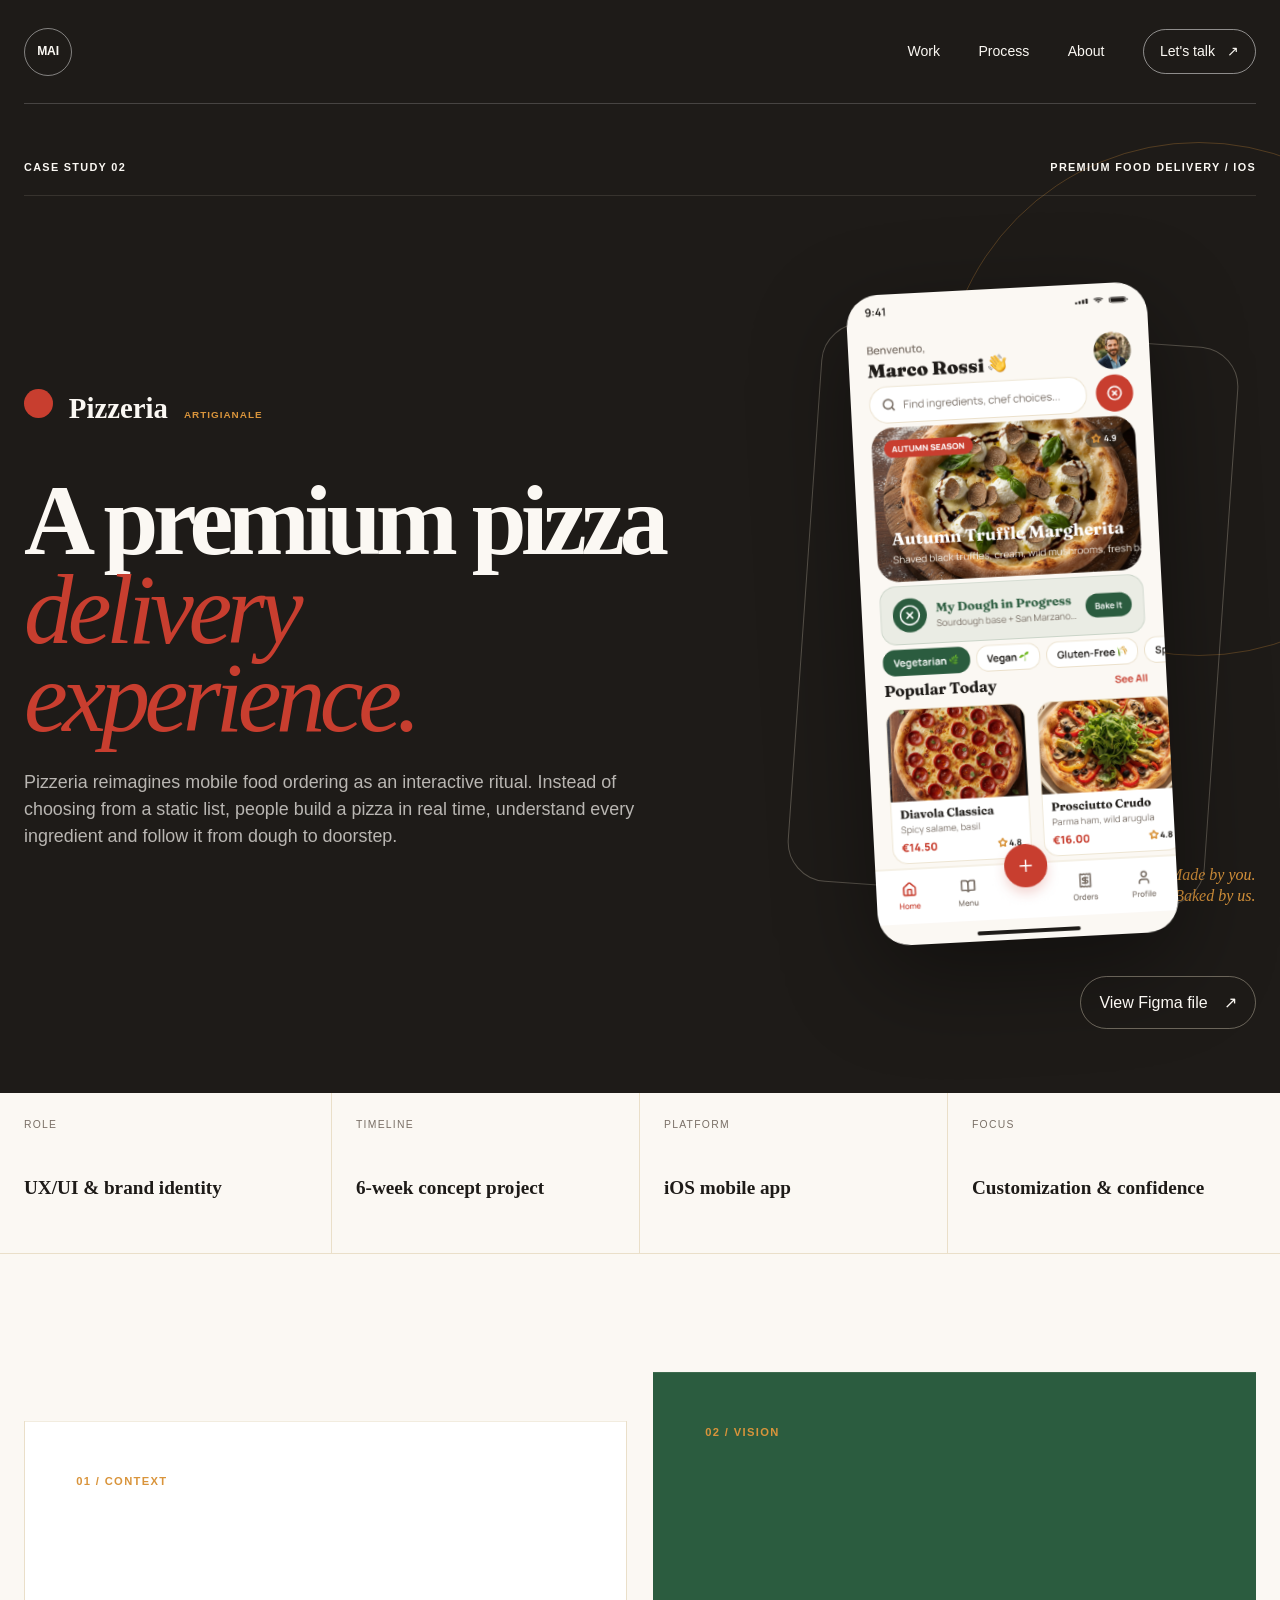
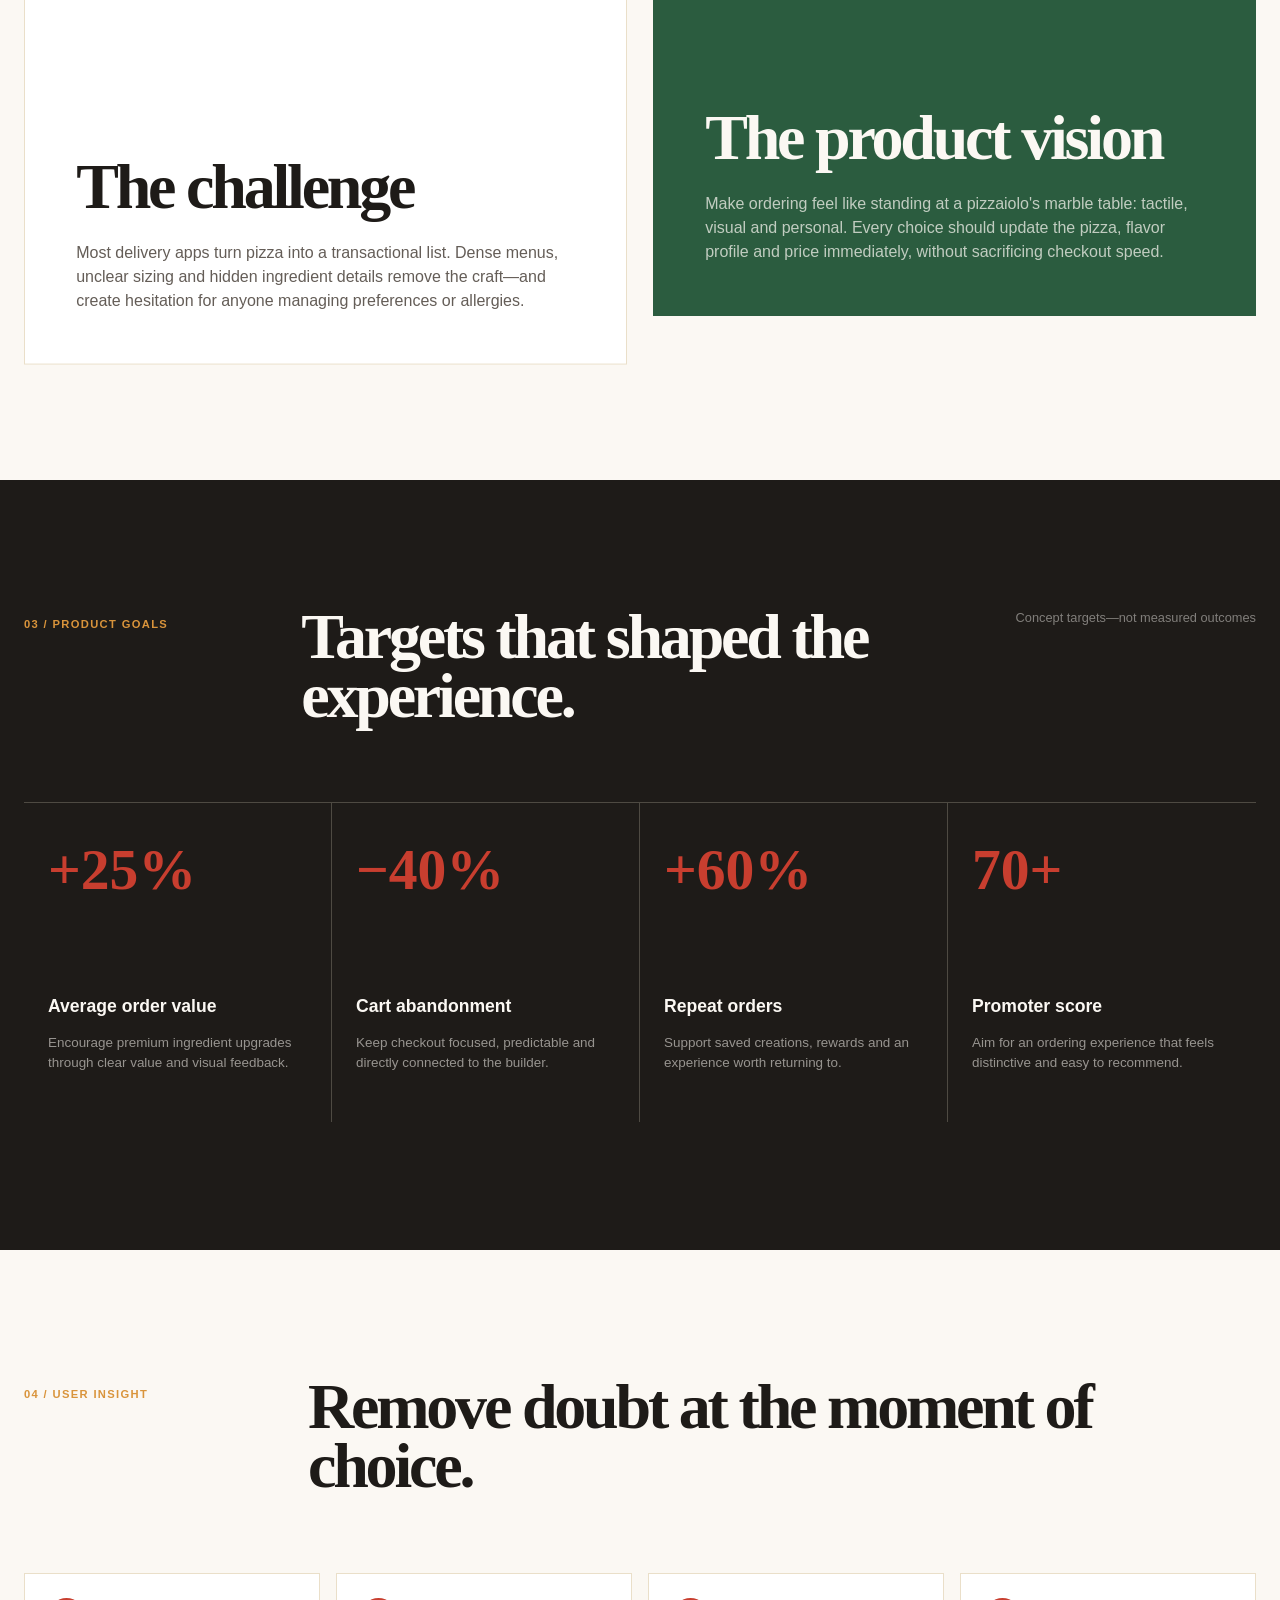
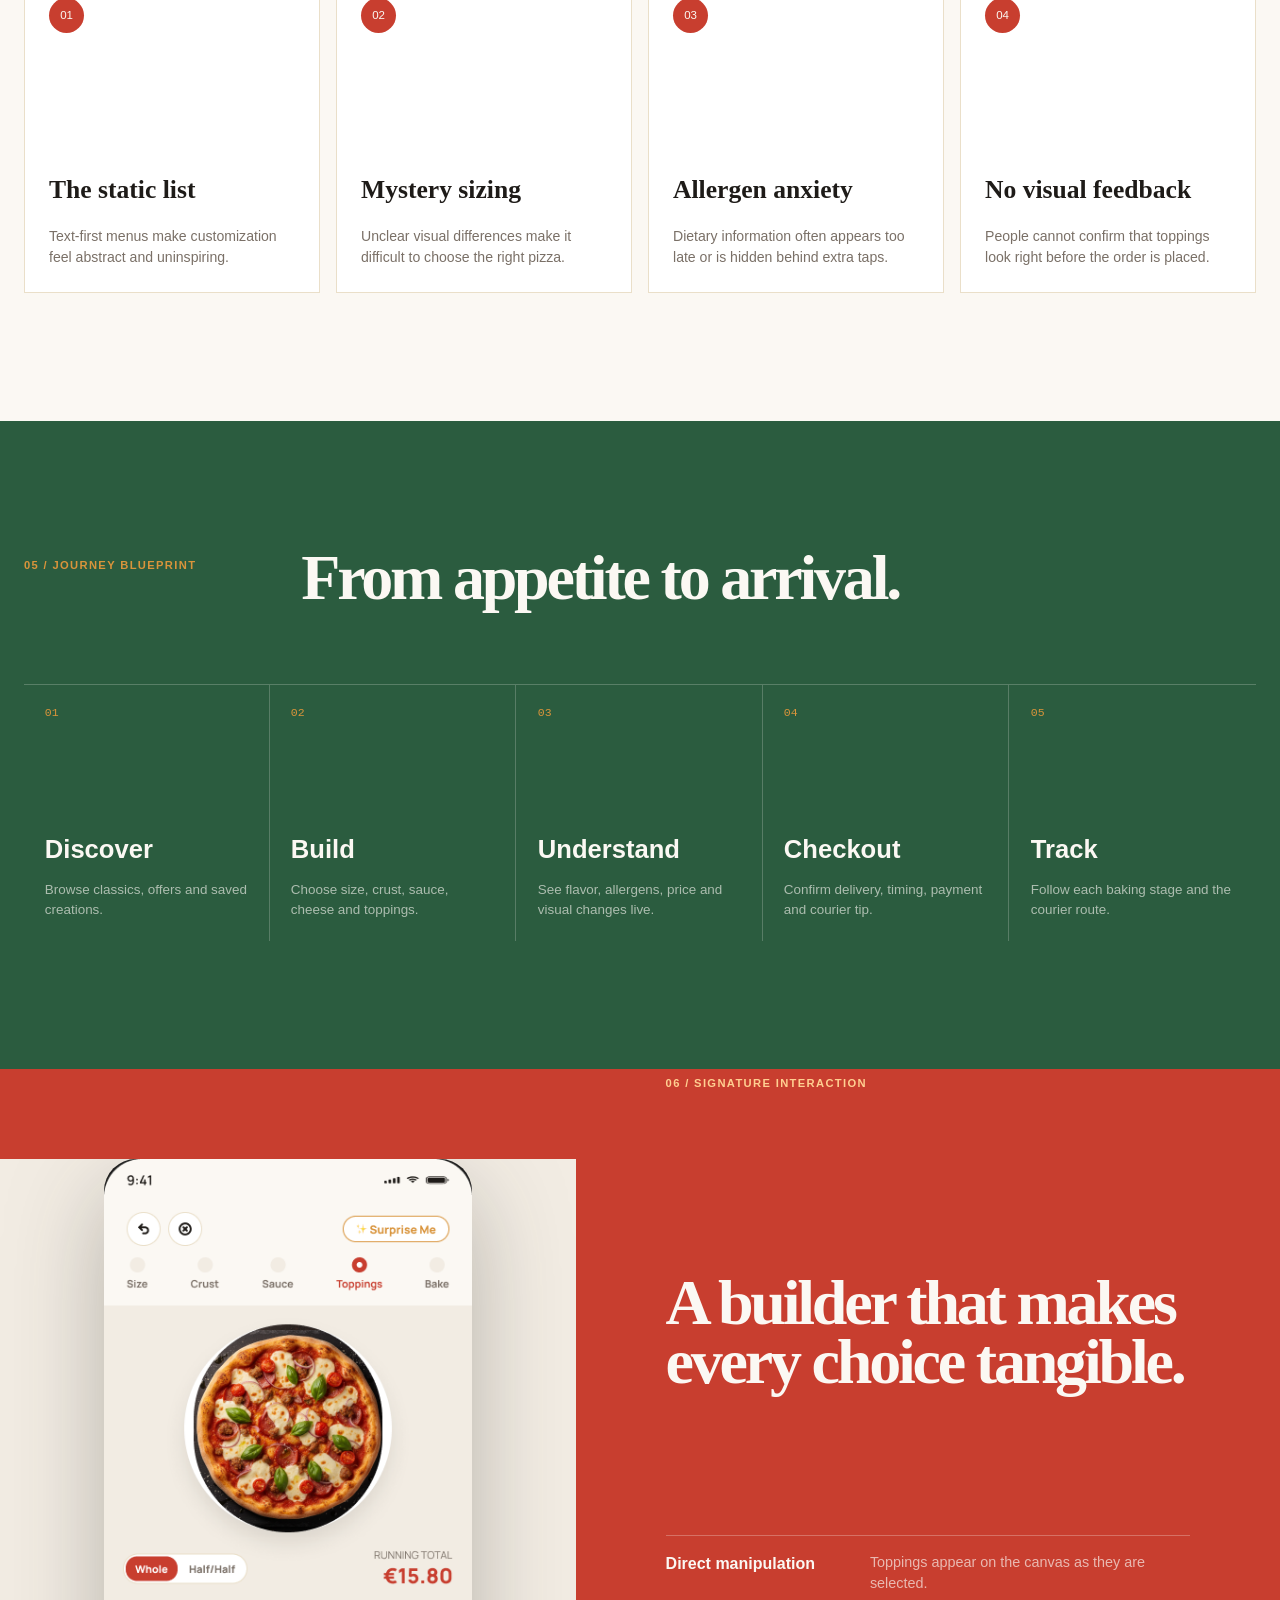
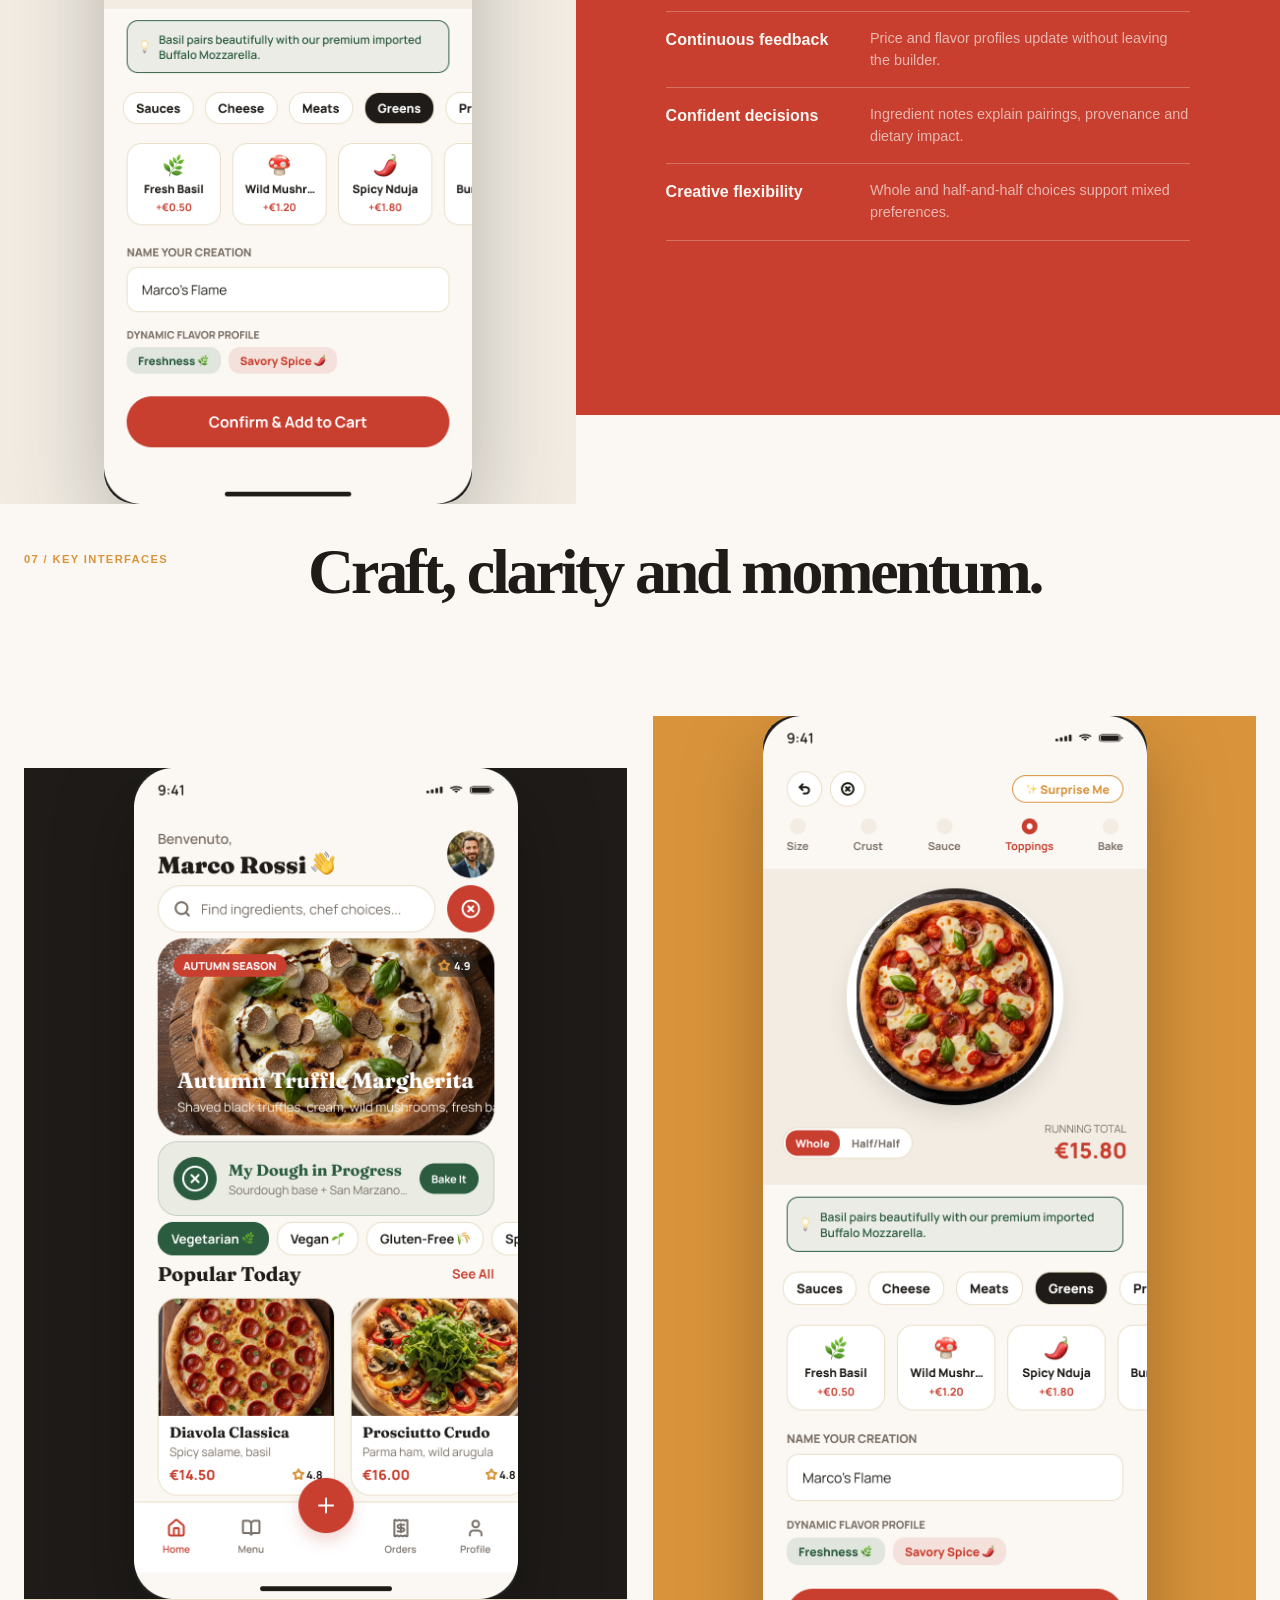
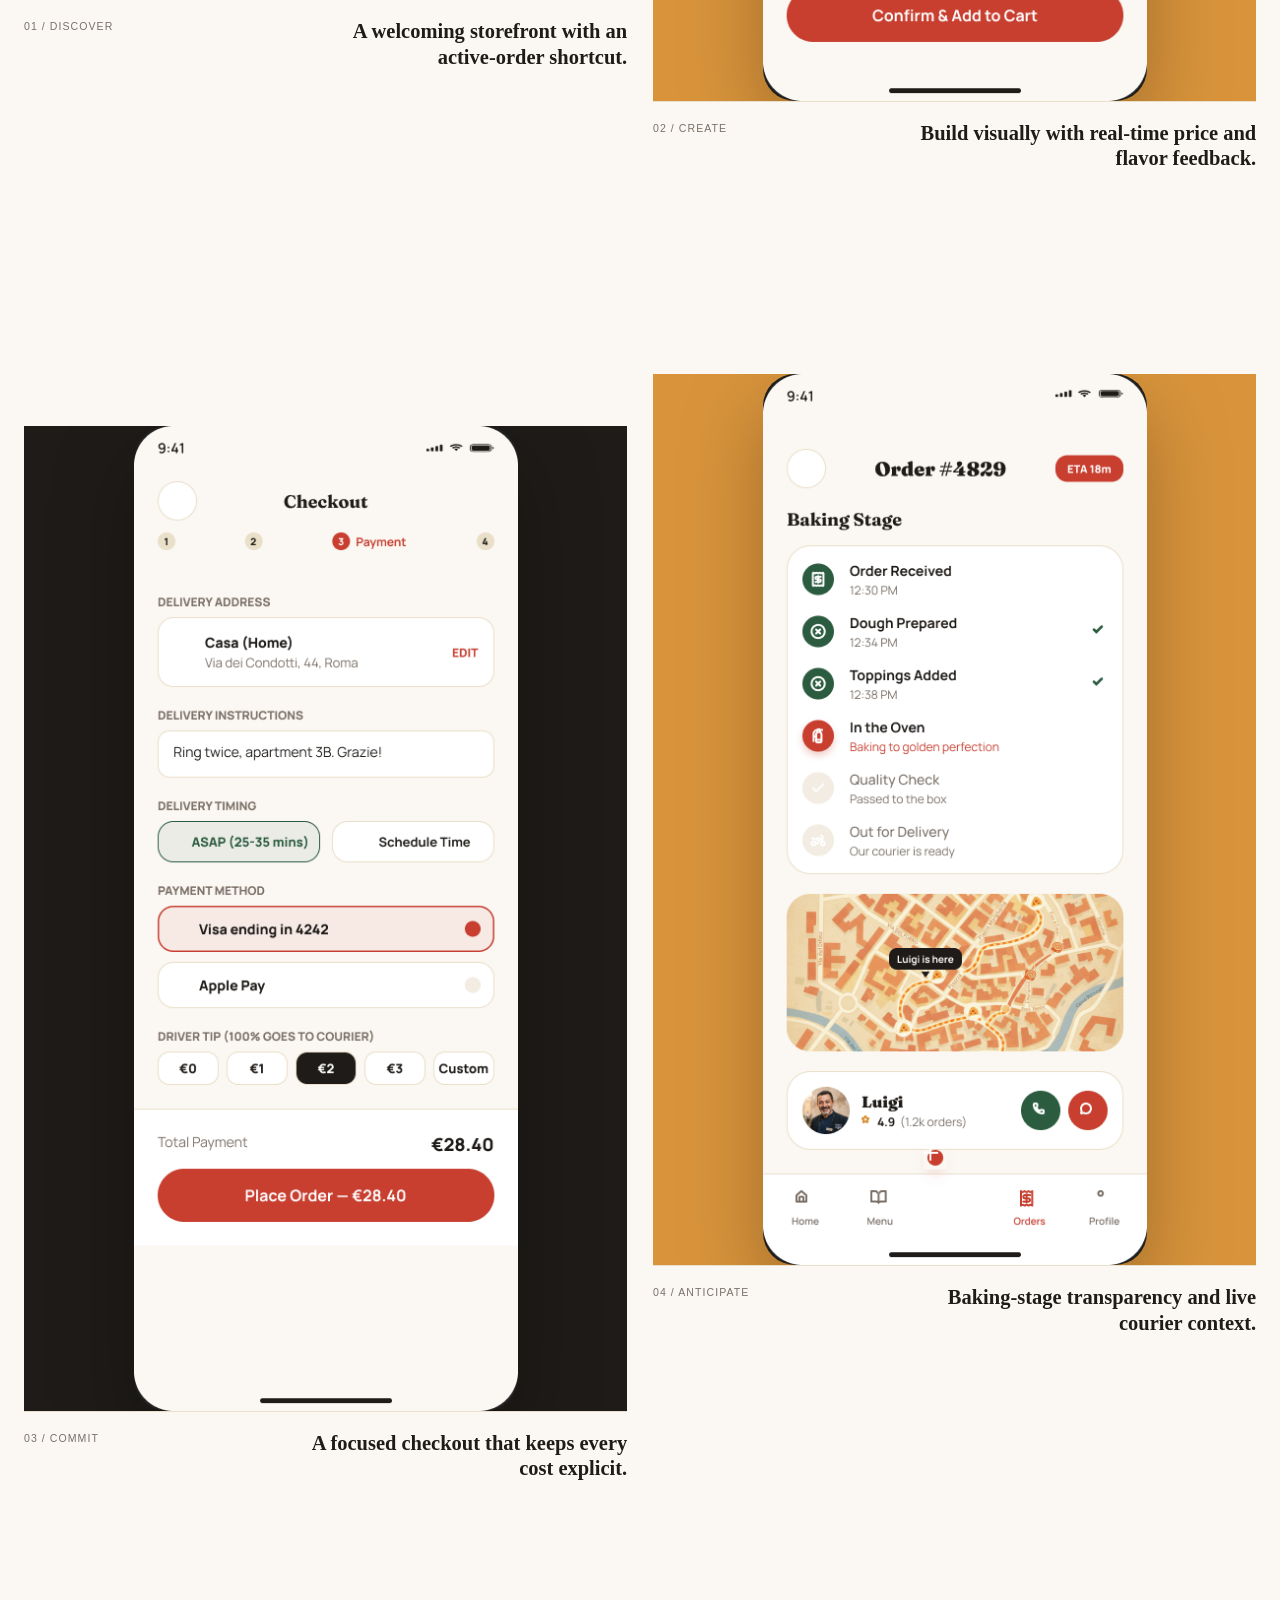
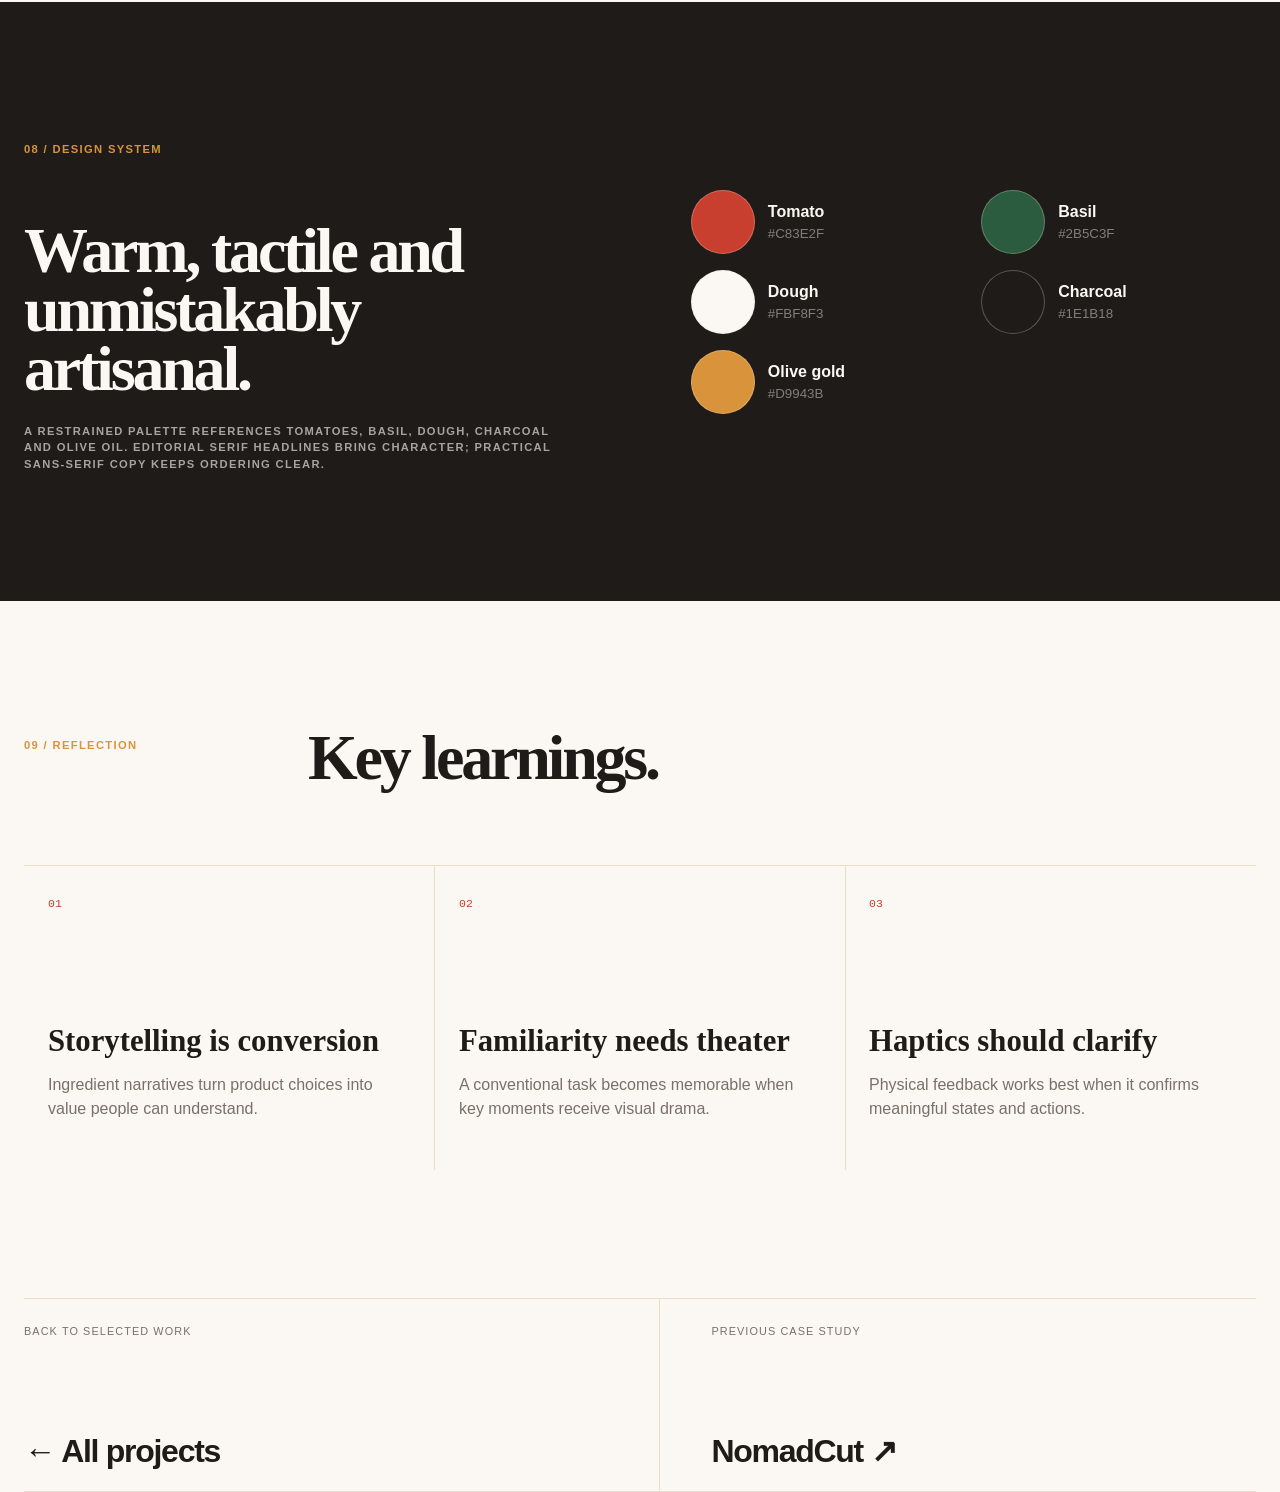
==== pizzeria.html @ 8f87a644 "Add NomadCut and Pizzeria case studies" ====
<!doctype html>
<html lang="en">
  <head>
    <meta charset="UTF-8" />
    <meta name="viewport" content="width=device-width, initial-scale=1.0" />
    <meta
      name="description"
      content="Pizzeria case study by Muhammad Asad Iqbal—a premium mobile pizza-ordering experience built around customization, dietary clarity and live delivery feedback."
    />
    <meta name="theme-color" content="#1e1b18" />
    <title>Pizzeria Case Study — Muhammad Asad Iqbal</title>
    <link rel="stylesheet" href="styles.css?v=20260918-4" />
    <link rel="icon" type="image/svg+xml" href="favicon.svg" />
  </head>
  <body class="case-study-page pizzeria-page">
    <a class="skip-link" href="#main">Skip to content</a>
    <div class="scroll-progress" aria-hidden="true"></div>

    <header class="site-header" aria-label="Primary navigation">
      <a class="monogram" href="index.html#top" aria-label="Muhammad Asad Iqbal, home">MAI</a>
      <nav>
        <a href="index.html#work">Work</a>
        <a href="index.html#process">Process</a>
        <a href="index.html#about">About</a>
        <a class="nav-cta" href="index.html#contact">Let's talk <span aria-hidden="true">↗</span></a>
      </nav>
    </header>

    <main id="main">
      <section class="pizzeria-case" aria-labelledby="pizzeria-title">
        <header class="pizzeria-hero">
          <div class="pizzeria-kicker reveal" data-parallax-speed="0.025">
            <span>Case study 02</span>
            <span>Premium food delivery / iOS</span>
          </div>
          <div class="pizzeria-hero-grid">
            <div class="pizzeria-hero-copy">
              <p class="pizzeria-brand reveal">Pizzeria <small>Artigianale</small></p>
              <h1 id="pizzeria-title" class="reveal" data-parallax-speed="0.04">
                A premium pizza<br /><em>delivery experience.</em>
              </h1>
              <p class="pizzeria-lede reveal">
                Pizzeria reimagines mobile food ordering as an interactive ritual.
                Instead of choosing from a static list, people build a pizza in real time,
                understand every ingredient and follow it from dough to doorstep.
              </p>
            </div>
            <div class="pizzeria-hero-art reveal" data-parallax-speed="-0.035" aria-hidden="true">
              <img src="assets/pizzeria/pizzeria-home.png" alt="" width="390" height="844" />
              <span>Made by you.<br />Baked by us.</span>
            </div>
          </div>
          <div class="pizzeria-actions reveal">
            <a
              href="https://www.figma.com/design/zdMb8cBjDcSh7DUJrvyVDr/Untitled?node-id=0-1"
              target="_blank"
              rel="noreferrer"
            >View Figma file <span aria-hidden="true">↗</span></a>
          </div>
        </header>

        <div class="pizzeria-facts reveal" aria-label="Project overview">
          <div><span>Role</span><strong>UX/UI & brand identity</strong></div>
          <div><span>Timeline</span><strong>6-week concept project</strong></div>
          <div><span>Platform</span><strong>iOS mobile app</strong></div>
          <div><span>Focus</span><strong>Customization & confidence</strong></div>
        </div>

        <div class="pizzeria-context">
          <article class="pizzeria-context-card reveal" data-parallax-speed="0.02">
            <span>01 / Context</span>
            <h2>The challenge</h2>
            <p>
              Most delivery apps turn pizza into a transactional list. Dense menus,
              unclear sizing and hidden ingredient details remove the craft—and create
              hesitation for anyone managing preferences or allergies.
            </p>
          </article>
          <article class="pizzeria-context-card pizzeria-context-card--dark reveal" data-parallax-speed="-0.02">
            <span>02 / Vision</span>
            <h2>The product vision</h2>
            <p>
              Make ordering feel like standing at a pizzaiolo's marble table: tactile,
              visual and personal. Every choice should update the pizza, flavor profile
              and price immediately, without sacrificing checkout speed.
            </p>
          </article>
        </div>

        <section class="pizzeria-goals" aria-labelledby="goals-title">
          <header class="pizzeria-section-heading reveal">
            <p>03 / Product goals</p>
            <h2 id="goals-title">Targets that shaped the experience.</h2>
            <span>Concept targets—not measured outcomes</span>
          </header>
          <div class="pizzeria-goal-grid">
            <article class="reveal"><strong>+25%</strong><h3>Average order value</h3><p>Encourage premium ingredient upgrades through clear value and visual feedback.</p></article>
            <article class="reveal"><strong>−40%</strong><h3>Cart abandonment</h3><p>Keep checkout focused, predictable and directly connected to the builder.</p></article>
            <article class="reveal"><strong>+60%</strong><h3>Repeat orders</h3><p>Support saved creations, rewards and an experience worth returning to.</p></article>
            <article class="reveal"><strong>70+</strong><h3>Promoter score</h3><p>Aim for an ordering experience that feels distinctive and easy to recommend.</p></article>
          </div>
        </section>

        <section class="pizzeria-insights" aria-labelledby="insights-title">
          <header class="pizzeria-section-heading reveal">
            <p>04 / User insight</p>
            <h2 id="insights-title">Remove doubt at the moment of choice.</h2>
          </header>
          <div class="pizzeria-insight-grid">
            <article class="reveal"><span>01</span><h3>The static list</h3><p>Text-first menus make customization feel abstract and uninspiring.</p></article>
            <article class="reveal"><span>02</span><h3>Mystery sizing</h3><p>Unclear visual differences make it difficult to choose the right pizza.</p></article>
            <article class="reveal"><span>03</span><h3>Allergen anxiety</h3><p>Dietary information often appears too late or is hidden behind extra taps.</p></article>
            <article class="reveal"><span>04</span><h3>No visual feedback</h3><p>People cannot confirm that toppings look right before the order is placed.</p></article>
          </div>
        </section>

        <section class="pizzeria-journey" aria-labelledby="journey-title">
          <header class="pizzeria-section-heading reveal">
            <p>05 / Journey blueprint</p>
            <h2 id="journey-title">From appetite to arrival.</h2>
          </header>
          <ol>
            <li class="reveal"><span>01</span><strong>Discover</strong><p>Browse classics, offers and saved creations.</p></li>
            <li class="reveal"><span>02</span><strong>Build</strong><p>Choose size, crust, sauce, cheese and toppings.</p></li>
            <li class="reveal"><span>03</span><strong>Understand</strong><p>See flavor, allergens, price and visual changes live.</p></li>
            <li class="reveal"><span>04</span><strong>Checkout</strong><p>Confirm delivery, timing, payment and courier tip.</p></li>
            <li class="reveal"><span>05</span><strong>Track</strong><p>Follow each baking stage and the courier route.</p></li>
          </ol>
        </section>

        <section class="pizzeria-builder-spotlight" aria-labelledby="builder-title">
          <div class="pizzeria-builder-visual reveal" data-parallax-speed="0.03">
            <img src="assets/pizzeria/pizzeria-builder.png" alt="Interactive Pizzeria builder showing a customized pizza, ingredient categories, flavor profile and running price" width="390" height="1000" />
          </div>
          <div class="pizzeria-builder-copy reveal" data-parallax-speed="-0.02">
            <p>06 / Signature interaction</p>
            <h2 id="builder-title">A builder that makes every choice tangible.</h2>
            <div>
              <article><strong>Direct manipulation</strong><span>Toppings appear on the canvas as they are selected.</span></article>
              <article><strong>Continuous feedback</strong><span>Price and flavor profiles update without leaving the builder.</span></article>
              <article><strong>Confident decisions</strong><span>Ingredient notes explain pairings, provenance and dietary impact.</span></article>
              <article><strong>Creative flexibility</strong><span>Whole and half-and-half choices support mixed preferences.</span></article>
            </div>
          </div>
        </section>

        <section class="pizzeria-gallery" aria-labelledby="interfaces-title">
          <header class="pizzeria-section-heading reveal">
            <p>07 / Key interfaces</p>
            <h2 id="interfaces-title">Craft, clarity and momentum.</h2>
          </header>
          <div class="pizzeria-screen-grid">
            <figure class="reveal" data-parallax-speed="0.025">
              <div><img src="assets/pizzeria/pizzeria-home.png" alt="Pizzeria home screen featuring current order progress and classic pizza choices" width="390" height="844" /></div>
              <figcaption><span>01 / Discover</span><strong>A welcoming storefront with an active-order shortcut.</strong></figcaption>
            </figure>
            <figure class="reveal" data-parallax-speed="-0.025">
              <div><img src="assets/pizzeria/pizzeria-builder.png" alt="Pizzeria visual pizza builder with toppings and price feedback" width="390" height="1000" /></div>
              <figcaption><span>02 / Create</span><strong>Build visually with real-time price and flavor feedback.</strong></figcaption>
            </figure>
            <figure class="reveal" data-parallax-speed="0.025">
              <div><img src="assets/pizzeria/pizzeria-checkout.png" alt="Pizzeria checkout with delivery timing, payment and courier tip options" width="390" height="1000" /></div>
              <figcaption><span>03 / Commit</span><strong>A focused checkout that keeps every cost explicit.</strong></figcaption>
            </figure>
            <figure class="reveal" data-parallax-speed="-0.025">
              <div><img src="assets/pizzeria/pizzeria-tracking.png" alt="Pizzeria live order tracking with baking stages, map and courier contact" width="390" height="905" /></div>
              <figcaption><span>04 / Anticipate</span><strong>Baking-stage transparency and live courier context.</strong></figcaption>
            </figure>
          </div>
        </section>

        <section class="pizzeria-system" aria-labelledby="system-title">
          <div class="pizzeria-system-copy reveal">
            <p>08 / Design system</p>
            <h2 id="system-title">Warm, tactile and unmistakably artisanal.</h2>
            <p>
              A restrained palette references tomatoes, basil, dough, charcoal and olive oil.
              Editorial serif headlines bring character; practical sans-serif copy keeps ordering clear.
            </p>
          </div>
          <div class="pizzeria-swatches reveal" aria-label="Pizzeria color palette">
            <span style="--swatch:#c83e2f"><i></i><b>Tomato</b><small>#C83E2F</small></span>
            <span style="--swatch:#2b5c3f"><i></i><b>Basil</b><small>#2B5C3F</small></span>
            <span style="--swatch:#fbf8f3"><i></i><b>Dough</b><small>#FBF8F3</small></span>
            <span style="--swatch:#1e1b18"><i></i><b>Charcoal</b><small>#1E1B18</small></span>
            <span style="--swatch:#d9943b"><i></i><b>Olive gold</b><small>#D9943B</small></span>
          </div>
        </section>

        <section class="pizzeria-learnings" aria-labelledby="learnings-title">
          <header class="pizzeria-section-heading reveal">
            <p>09 / Reflection</p>
            <h2 id="learnings-title">Key learnings.</h2>
          </header>
          <div>
            <article class="reveal"><span>01</span><h3>Storytelling is conversion</h3><p>Ingredient narratives turn product choices into value people can understand.</p></article>
            <article class="reveal"><span>02</span><h3>Familiarity needs theater</h3><p>A conventional task becomes memorable when key moments receive visual drama.</p></article>
            <article class="reveal"><span>03</span><h3>Haptics should clarify</h3><p>Physical feedback works best when it confirms meaningful states and actions.</p></article>
          </div>
        </section>

        <nav class="case-study-navigation reveal" aria-label="Case study navigation">
          <a href="index.html#work"><span>Back to selected work</span><strong>← All projects</strong></a>
          <a href="nomadcut.html"><span>Previous case study</span><strong>NomadCut ↗</strong></a>
        </nav>
      </section>
    </main>

    <script src="script.js?v=20260918-4"></script>
  </body>
</html>
---- styles.css ----
:root {
  --ink: #0d0d0d;
  --paper: #f1f0eb;
  --acid: #dfff00;
  --blue: #3157ff;
  --muted: #858585;
  --line-dark: rgba(255, 255, 255, 0.18);
  --line-light: rgba(13, 13, 13, 0.18);
  --max-width: 1440px;
}

* { box-sizing: border-box; }
html { scroll-behavior: smooth; }

body {
  margin: 0;
  background: var(--ink);
  color: var(--paper);
  font-family: Inter, "Helvetica Neue", Arial, sans-serif;
  font-size: 1rem;
  line-height: 1.5;
  -webkit-font-smoothing: antialiased;
  overflow-x: hidden;
}

a { color: inherit; text-decoration: none; }

.skip-link {
  position: fixed;
  z-index: 99;
  top: 0.75rem;
  left: 0.75rem;
  padding: 0.75rem 1rem;
  color: var(--ink);
  background: var(--acid);
  transform: translateY(-160%);
  transition: transform 180ms ease;
}

.skip-link:focus { transform: translateY(0); }

.scroll-progress {
  position: fixed;
  z-index: 50;
  top: 0;
  left: 0;
  width: 3px;
  height: 100vh;
  background: var(--acid);
  transform: scaleY(var(--scroll-progress, 0));
  transform-origin: top;
  pointer-events: none;
}

.site-header {
  position: absolute;
  z-index: 10;
  top: 0;
  left: 50%;
  width: min(100% - 3rem, var(--max-width));
  height: 6.5rem;
  display: flex;
  align-items: center;
  justify-content: space-between;
  transform: translateX(-50%);
  border-bottom: 1px solid var(--line-dark);
}

.monogram {
  width: 3rem;
  height: 3rem;
  display: grid;
  place-items: center;
  border: 1px solid rgba(255,255,255,.45);
  border-radius: 50%;
  font-size: .76rem;
  font-weight: 800;
  letter-spacing: -.02em;
}

nav { display: flex; align-items: center; gap: clamp(1rem, 3vw, 2.5rem); }
nav a { font-size: .88rem; transition: opacity 160ms ease; }
nav a:hover { opacity: .62; }

.nav-cta {
  display: inline-flex;
  align-items: center;
  gap: .75rem;
  padding: .7rem 1rem;
  border: 1px solid rgba(255,255,255,.5);
  border-radius: 999px;
}

.hero {
  position: relative;
  min-height: 100svh;
  padding: 10rem max(1.5rem, calc((100vw - var(--max-width)) / 2)) 3rem;
  display: flex;
  flex-direction: column;
  justify-content: space-between;
  overflow: hidden;
}

.hero::before {
  content: "";
  position: absolute;
  top: 17%;
  right: -4vw;
  width: clamp(18rem, 36vw, 39rem);
  aspect-ratio: 1;
  border: 1px solid rgba(223,255,0,.38);
  border-radius: 50%;
  box-shadow: 0 0 8rem rgba(223,255,0,.06);
  animation: haloPulse 7s ease-in-out infinite;
}

.hero-kicker, .eyebrow {
  display: flex;
  align-items: center;
  gap: .65rem;
  margin: 0;
  text-transform: uppercase;
  letter-spacing: .17em;
  font-size: .72rem;
  font-weight: 700;
}

.status-dot { width: .48rem; height: .48rem; border-radius: 50%; background: var(--acid); }

.hero h1 {
  position: relative;
  z-index: 1;
  margin: clamp(3rem, 7vh, 6rem) 0;
  max-width: 1130px;
  font-size: clamp(3.6rem, 8.4vw, 8.2rem);
  line-height: .9;
  letter-spacing: -.075em;
  font-weight: 620;
}

.hero-portrait {
  --parallax-y: 0px;
  position: absolute;
  z-index: 0;
  top: clamp(8.5rem, 17vh, 11.5rem);
  right: max(1.5rem, calc((100vw - var(--max-width)) / 2));
  width: clamp(17rem, 30vw, 31rem);
  aspect-ratio: 1;
  margin: 0;
  transform: translate3d(0, var(--parallax-y), 0);
  will-change: transform;
}

.portrait-shell {
  position: absolute;
  inset: 7%;
  overflow: hidden;
  border: 1px solid rgba(255,255,255,.35);
  border-radius: 50%;
  background: #191919;
  box-shadow: 0 2rem 6rem rgba(0,0,0,.38);
  animation: portraitFloat 6.5s ease-in-out infinite;
}

.portrait-shell::after {
  content: "";
  position: absolute;
  inset: 0;
  border-radius: inherit;
  background: linear-gradient(145deg, transparent 48%, rgba(223,255,0,.17));
  pointer-events: none;
}

.portrait-shell img {
  width: 100%;
  height: 100%;
  display: block;
  object-fit: cover;
  object-position: 50% 29%;
  filter: saturate(.88) contrast(1.04);
  transform: scale(1.03);
}

.portrait-orbit {
  position: absolute;
  inset: 0;
  border: 1px solid rgba(223,255,0,.42);
  border-radius: 50%;
  animation: orbitSpin 18s linear infinite;
}

.portrait-orbit::after {
  content: "";
  position: absolute;
  top: 11%;
  left: 10%;
  width: .72rem;
  height: .72rem;
  border-radius: 50%;
  background: var(--acid);
  box-shadow: 0 0 1.2rem rgba(223,255,0,.7);
}

.portrait-orbit--inner {
  inset: 3.5%;
  border-color: rgba(255,255,255,.2);
  animation-direction: reverse;
  animation-duration: 13s;
}

.portrait-orbit--inner::after {
  top: auto;
  left: auto;
  right: 5%;
  bottom: 27%;
  width: .45rem;
  height: .45rem;
  background: var(--paper);
  box-shadow: none;
}

.highlight {
  position: relative;
  display: inline-block;
  color: var(--ink);
  font-style: italic;
  font-family: Georgia, serif;
  font-weight: 400;
  letter-spacing: -.06em;
  padding: 0 .13em .08em .08em;
  background: var(--acid);
  transform: rotate(-1.5deg);
}

.hero-footer { display: flex; align-items: flex-end; justify-content: space-between; gap: 2rem; }
.hero-footer > p { max-width: 32rem; margin: 0; color: #b5b5b5; font-size: clamp(1rem, 1.6vw, 1.3rem); }

.circle-link {
  flex: 0 0 auto;
  width: 7.25rem;
  height: 7.25rem;
  padding: 1.4rem;
  display: flex;
  flex-direction: column;
  justify-content: space-between;
  border: 1px solid rgba(255,255,255,.42);
  border-radius: 50%;
  font-size: .82rem;
  transition: color 180ms ease, background 180ms ease, transform 180ms ease;
}

.circle-link span:last-child { align-self: flex-end; font-size: 1.3rem; }
.circle-link:hover { color: var(--ink); background: var(--acid); transform: rotate(4deg); }
.hero-index { position: absolute; right: 2rem; bottom: 1rem; color: #555; font-size: .7rem; }

@keyframes orbitSpin { to { transform: rotate(360deg); } }
@keyframes portraitFloat {
  0%, 100% { transform: translate3d(0, 0, 0) rotate(-.6deg); }
  50% { transform: translate3d(0, -10px, 0) rotate(.6deg); }
}
@keyframes haloPulse {
  0%, 100% { opacity: .65; transform: scale(.96); }
  50% { opacity: 1; transform: scale(1.035); }
}

.work-section {
  padding: clamp(6rem, 11vw, 10rem) max(1.5rem, calc((100vw - var(--max-width)) / 2));
  color: var(--ink);
  background: var(--paper);
}

.section-heading { display: flex; justify-content: space-between; align-items: flex-start; gap: 2rem; margin-bottom: clamp(3.5rem, 7vw, 7rem); }
.section-heading h2, .about-grid h2, .contact-section h2 {
  margin: 0;
  font-size: clamp(3.2rem, 7vw, 7rem);
  line-height: .92;
  letter-spacing: -.065em;
  font-weight: 600;
}

.project-grid { display: grid; grid-template-columns: 1.45fr 1fr; align-items: start; gap: clamp(1rem, 2.3vw, 2.5rem); }
.project-card { border-top: 1px solid var(--line-light); padding-top: 1rem; }
.project-card--secondary { margin-top: 8rem; }
.project-meta, .project-copy { display: flex; justify-content: space-between; gap: 1rem; }
.project-meta { margin-bottom: 1rem; text-transform: uppercase; letter-spacing: .09em; font-size: .67rem; font-weight: 700; }
.project-visual, .phone-stage { height: clamp(25rem, 47vw, 42rem); display: grid; place-items: center; overflow: hidden; }
.project-visual { padding: 8%; background: var(--blue); }

.window { width: 100%; max-width: 720px; aspect-ratio: 1.28; border-radius: 1rem; background: #f8f8f8; box-shadow: 0 2rem 5rem rgba(0,0,0,.28); transform: rotate(-2deg); }
.window-bar { height: 11%; display: flex; align-items: center; gap: .35rem; padding: 0 4%; border-bottom: 1px solid #dedede; }
.window-bar i { width: .55rem; height: .55rem; border-radius: 50%; background: #ccc; }
.window-body { height: 89%; display: grid; grid-template-columns: 26% 1fr; }
.sidebar-lines { padding: 18% 15%; border-right: 1px solid #e4e4e4; }
.sidebar-lines b { display: block; width: 80%; height: 4%; margin-bottom: 18%; border-radius: 999px; background: #ddd; }
.sidebar-lines b:first-child { background: var(--blue); }
.dashboard { padding: 10%; }
.dashboard > span { display: block; width: 30%; height: 3%; margin-bottom: 8%; background: #bbb; }
.dashboard > strong { display: block; width: 52%; height: 12%; margin-bottom: 12%; background: var(--ink); }
.data-row { display: grid; grid-template-columns: repeat(3, 1fr); gap: 5%; height: 40%; }
.data-row i { border-radius: .5rem; background: #ececec; }
.data-row i:nth-child(2) { background: var(--acid); }

.phone-stage { height: clamp(22rem, 36vw, 34rem); padding-top: 4rem; background: var(--acid); }
.phone { align-self: end; width: 55%; max-width: 230px; aspect-ratio: .51; padding: .55rem; border: .2rem solid var(--ink); border-bottom: 0; border-radius: 2rem 2rem 0 0; background: var(--ink); }
.phone-notch { width: 42%; height: .65rem; margin: 0 auto -.65rem; position: relative; z-index: 1; border-radius: 0 0 .6rem .6rem; background: var(--ink); }
.phone-screen { height: 100%; padding: 20% 10%; border-radius: 1.35rem 1.35rem 0 0; background: var(--paper); }
.phone-label { display: block; width: 42%; height: 2%; margin-bottom: 16%; background: #bbb; }
.phone-screen strong { display: block; width: 72%; height: 7%; margin-bottom: 19%; background: var(--ink); }
.phone-screen i { display: block; height: 15%; margin-bottom: 7%; border-radius: .5rem; background: white; box-shadow: 0 1px 0 rgba(0,0,0,.1); }
.phone-screen i:nth-of-type(2) { background: var(--blue); }

.pizzeria-stage {
  position: relative;
  isolation: isolate;
  padding: 0;
  background:
    radial-gradient(circle at 18% 17%, rgba(217,148,59,.95) 0 6%, transparent 6.3%),
    radial-gradient(circle at 88% 83%, rgba(200,62,47,.9) 0 10%, transparent 10.3%),
    #1e1b18;
}

.pizzeria-stage::before {
  content: "";
  position: absolute;
  inset: 8%;
  border: 1px solid rgba(234,223,201,.28);
  border-radius: 50%;
}

.pizzeria-mark {
  position: absolute;
  z-index: -1;
  left: 6%;
  top: 5%;
  color: rgba(251,248,243,.12);
  font-family: Georgia, "Times New Roman", serif;
  font-size: clamp(2.4rem, 5vw, 5rem);
  font-weight: 700;
  letter-spacing: -.05em;
}

.pizzeria-cover {
  position: absolute;
  width: min(48%, 14rem);
  height: auto;
  border-radius: clamp(1.1rem, 2vw, 1.8rem);
  filter: drop-shadow(0 2rem 2.5rem rgba(0,0,0,.42));
  transition: transform 700ms cubic-bezier(.2,.8,.2,1);
}

.pizzeria-cover--home { left: 4%; bottom: -13%; transform: rotate(-5deg); }
.pizzeria-cover--builder { right: 3%; top: 11%; transform: rotate(4deg); }
.project-feature:hover .pizzeria-cover--home { transform: translate3d(-.35rem,-.8rem,0) rotate(-7deg); }
.project-feature:hover .pizzeria-cover--builder { transform: translate3d(.35rem,-.65rem,0) rotate(6deg); }

.project-copy { align-items: center; padding-top: 1.3rem; }
.project-copy h3 { margin: 0 0 .3rem; font-size: clamp(1.35rem, 2vw, 2rem); letter-spacing: -.035em; }
.project-copy p { margin: 0; color: #666; font-size: .82rem; }
.project-arrow { font-size: 1.6rem; }
.project-case-link { display: inline-flex; align-items: center; gap: .7rem; padding: .75rem 1rem; border: 1px solid rgba(13,13,13,.35); border-radius: 999px; font-size: .78rem; font-weight: 600; white-space: nowrap; transition: color 180ms ease, background 180ms ease, transform 220ms ease; }
.project-case-link i { font-style: normal; font-size: 1rem; }
.project-feature:hover .project-case-link { color: var(--paper); background: var(--ink); transform: translateY(-2px); }
.project-feature { display: block; }

.project-visual--nomadcut {
  position: relative;
  isolation: isolate;
  background:
    radial-gradient(circle at 78% 18%, rgba(223,255,0,.95) 0 7%, transparent 7.2%),
    radial-gradient(circle at 14% 90%, rgba(223,255,0,.24), transparent 28%),
    var(--blue);
}

.project-visual--nomadcut::before,
.project-visual--nomadcut::after {
  content: "";
  position: absolute;
  border: 1px solid rgba(255,255,255,.42);
  border-radius: 50%;
  pointer-events: none;
}

.project-visual--nomadcut::before { width: 68%; aspect-ratio: 1; left: -15%; top: 8%; }
.project-visual--nomadcut::after { width: 54%; aspect-ratio: 1; right: -10%; bottom: -12%; }

.nomadcut-wordmark {
  position: absolute;
  z-index: -1;
  left: 4%;
  bottom: 1%;
  color: rgba(255,255,255,.11);
  font-size: clamp(3rem, 7vw, 7rem);
  line-height: 1;
  letter-spacing: -.07em;
  font-weight: 700;
}

.nomadcut-cover {
  position: absolute;
  width: min(43%, 18rem);
  height: auto;
  border-radius: clamp(1.1rem, 2.2vw, 2rem);
  box-shadow: 0 2.2rem 5rem rgba(0,0,0,.34);
  transition: transform 700ms cubic-bezier(.2,.8,.2,1);
}

.nomadcut-cover--home { left: 16%; top: 9%; transform: rotate(-5deg); }
.nomadcut-cover--brief { right: 13%; bottom: -15%; transform: rotate(5deg); }
.project-feature:hover .nomadcut-cover--home { transform: translate3d(-.6rem,-.7rem,0) rotate(-7deg); }
.project-feature:hover .nomadcut-cover--brief { transform: translate3d(.6rem,-1rem,0) rotate(7deg); }

.project-card .window,
.project-card .phone {
  transition: transform 650ms cubic-bezier(.2,.8,.2,1);
}
.project-card:hover .window { transform: rotate(0deg) scale(1.025); }
.project-card:hover .phone { transform: translateY(-1rem) rotate(1.5deg); }
.project-card:hover .project-arrow { transform: translate(.2rem, -.2rem); }
.project-arrow { transition: transform 220ms ease; }

.case-study {
  position: relative;
  overflow: hidden;
  padding: clamp(7rem, 11vw, 11rem) max(1.5rem, calc((100vw - var(--max-width)) / 2));
  color: var(--paper);
  background: var(--ink);
}

.case-study-page { background: var(--ink); }
.case-study-page .site-header { position: absolute; }
.case-study-page .case-study { padding-top: clamp(9rem, 13vw, 12rem); }

.case-study::before {
  content: "";
  position: absolute;
  top: 7rem;
  right: -11rem;
  width: 30rem;
  aspect-ratio: 1;
  border: 1px solid rgba(223,255,0,.28);
  border-radius: 50%;
}

.case-study-hero { position: relative; z-index: 1; }
.case-study-kicker { display: flex; justify-content: space-between; gap: 1rem; padding-bottom: 1.2rem; border-bottom: 1px solid var(--line-dark); text-transform: uppercase; letter-spacing: .12em; font-size: .68rem; font-weight: 700; }
.case-study-hero h2, .case-study-title { max-width: 75rem; margin: clamp(3.5rem, 7vw, 7rem) 0 2.5rem; font-size: clamp(4rem, 8.5vw, 9rem); line-height: .83; letter-spacing: -.075em; font-weight: 600; }
.case-study-hero h2 em, .case-study-title em { color: var(--acid); font-family: Georgia, "Times New Roman", serif; font-weight: 400; }
.case-study-summary { display: grid; grid-template-columns: 1fr auto; align-items: end; gap: 3rem; margin-left: min(27vw, 28rem); }
.case-study-summary > p { max-width: 42rem; margin: 0; color: rgba(241,240,235,.7); font-size: clamp(1.05rem, 1.55vw, 1.35rem); }
.case-study-link { display: inline-flex; align-items: center; gap: 1rem; padding: .85rem 1.15rem; border: 1px solid rgba(255,255,255,.45); border-radius: 999px; white-space: nowrap; transition: color 180ms ease, background 180ms ease; }
.case-study-link:hover { color: var(--ink); background: var(--acid); }

.case-study-facts { display: grid; grid-template-columns: repeat(4,1fr); margin-top: clamp(5rem, 9vw, 9rem); border-top: 1px solid var(--line-dark); border-bottom: 1px solid var(--line-dark); }
.case-study-facts div { min-height: 9rem; padding: 1.4rem; border-right: 1px solid var(--line-dark); }
.case-study-facts div:first-child { padding-left: 0; }
.case-study-facts div:last-child { border-right: 0; }
.case-study-facts span { display: block; margin-bottom: 2.5rem; color: rgba(241,240,235,.5); text-transform: uppercase; letter-spacing: .12em; font-size: .65rem; }
.case-study-facts strong { display: block; max-width: 13rem; font-size: clamp(1rem, 1.25vw, 1.18rem); line-height: 1.25; }

.case-study-opening { display: grid; grid-template-columns: 1.18fr .82fr; gap: clamp(1rem, 2vw, 2rem); margin-top: clamp(6rem, 10vw, 10rem); }
.case-study-statement { min-height: clamp(30rem, 46vw, 42rem); padding: clamp(2rem, 4vw, 4.5rem); display: flex; flex-direction: column; justify-content: space-between; color: var(--paper); background: var(--blue); }
.case-study-statement--acid { color: var(--ink); background: var(--acid); }
.case-study-statement h3, .case-study-statement h2 { max-width: 12em; margin: auto 0 2rem; font-size: clamp(2.5rem, 5vw, 5.5rem); line-height: .92; letter-spacing: -.055em; font-weight: 600; }
.case-study-statement > p:last-child { max-width: 36rem; margin: 0; opacity: .75; font-size: clamp(.95rem, 1.2vw, 1.12rem); }

.experience-flow { padding: clamp(7rem, 11vw, 11rem) 0; }
.flow-heading { display: grid; grid-template-columns: .55fr 1.45fr; gap: 2rem; align-items: start; margin-bottom: 4rem; }
.flow-heading h3, .flow-heading h2, .decision-heading h3, .decision-heading h2, .case-study-outcome h3, .case-study-outcome h2 { max-width: 14em; margin: 0; font-size: clamp(2.8rem, 5.5vw, 6rem); line-height: .92; letter-spacing: -.06em; font-weight: 600; }
.flow-track { display: grid; grid-template-columns: repeat(5,1fr); margin: 0; padding: 0; border-top: 1px solid var(--line-dark); list-style: none; counter-reset: none; }
.flow-track li { min-height: 17rem; padding: 1.3rem 1.3rem 1.5rem; display: flex; flex-direction: column; border-right: 1px solid var(--line-dark); }
.flow-track li:last-child { border-right: 0; }
.flow-track span { color: var(--acid); font: 500 .72rem/1.2 "Courier New", monospace; }
.flow-track strong { margin-top: auto; font-size: clamp(1.35rem, 2vw, 2rem); }
.flow-track p { min-height: 4.5em; margin: .8rem 0 0; color: rgba(241,240,235,.58); font-size: .85rem; }

.case-study-gallery { display: grid; grid-template-columns: repeat(12,1fr); gap: clamp(1rem, 2vw, 2rem); padding-bottom: clamp(7rem, 11vw, 11rem); }
.case-screen { margin: 0; }
.case-screen--home { grid-column: 1 / span 6; }
.case-screen--brief { grid-column: 8 / span 5; margin-top: 10rem; }
.case-screen--preview { grid-column: 2 / span 5; margin-top: 4rem; }
.case-screen--chat { grid-column: 8 / span 5; margin-top: 14rem; }
.case-screen-frame { position: relative; min-height: clamp(33rem, 58vw, 56rem); display: grid; place-items: center; overflow: hidden; background: #d8d4f0; }
.case-screen-frame::before { content: ""; position: absolute; width: 64%; aspect-ratio: 1; border: 1px solid rgba(49,87,255,.38); border-radius: 50%; }
.case-screen:nth-child(2n) .case-screen-frame { background: var(--acid); }
.case-screen:nth-child(2n) .case-screen-frame::before { border-color: rgba(13,13,13,.22); }
.case-screen img { position: relative; z-index: 1; width: min(68%, 25rem); height: auto; filter: drop-shadow(0 2.2rem 3rem rgba(16,13,40,.25)); transition: transform 700ms cubic-bezier(.2,.8,.2,1); }
.case-screen:hover img { transform: translateY(-.8rem) rotate(.6deg); }
.case-screen figcaption { display: flex; justify-content: space-between; gap: 1.5rem; padding-top: 1.2rem; border-top: 1px solid var(--line-dark); }
.case-screen figcaption span { color: rgba(241,240,235,.5); text-transform: uppercase; letter-spacing: .1em; font-size: .66rem; }
.case-screen figcaption strong { max-width: 20rem; text-align: right; font-size: clamp(1rem, 1.4vw, 1.25rem); line-height: 1.25; }

.decision-section { padding: clamp(6rem, 9vw, 9rem) 0; border-top: 1px solid var(--line-dark); }
.decision-heading { display: grid; grid-template-columns: .55fr 1.45fr; gap: 2rem; margin-bottom: 4rem; }
.decision-grid { display: grid; grid-template-columns: repeat(2,1fr); }
.decision-card { min-height: 23rem; padding: clamp(1.5rem, 3vw, 3rem); border-top: 1px solid var(--line-dark); border-right: 1px solid var(--line-dark); }
.decision-card:nth-child(2n) { border-right: 0; }
.decision-card span { color: var(--acid); font: 500 .72rem/1.2 "Courier New", monospace; }
.decision-card h4, .decision-card h3 { max-width: 12em; margin: 7rem 0 1rem; font-size: clamp(1.8rem, 3vw, 3.2rem); line-height: .96; letter-spacing: -.045em; }
.decision-card p { max-width: 34rem; margin: 0; color: rgba(241,240,235,.58); }

.case-study-outcome { display: grid; grid-template-columns: 1.2fr .8fr; gap: clamp(3rem, 8vw, 9rem); padding: clamp(4rem, 8vw, 8rem); color: var(--ink); background: var(--acid); }
.case-study-outcome h3, .case-study-outcome h2 { margin-top: 3rem; }
.case-study-outcome > p { max-width: 34rem; align-self: end; margin: 0; font-size: clamp(1rem, 1.35vw, 1.18rem); }

.case-study-navigation { display: grid; grid-template-columns: repeat(2,1fr); margin-top: 1.5rem; border-top: 1px solid var(--line-dark); border-bottom: 1px solid var(--line-dark); }
.case-study-navigation a { min-height: 12rem; padding: 1.5rem 0; display: flex; flex-direction: column; justify-content: space-between; }
.case-study-navigation a + a { padding-left: clamp(1.5rem, 4vw, 4rem); border-left: 1px solid var(--line-dark); }
.case-study-navigation span { color: rgba(241,240,235,.5); text-transform: uppercase; letter-spacing: .1em; font-size: .68rem; }
.case-study-navigation strong { font-size: clamp(1.5rem, 2.5vw, 2.8rem); line-height: 1; letter-spacing: -.04em; transition: color 180ms ease, transform 180ms ease; }
.case-study-navigation a:hover strong { color: var(--acid); transform: translateX(.35rem); }
.case-study-navigation a:first-child:hover strong { transform: translateX(-.35rem); }

.pizzeria-page {
  --pizza-charcoal: #1e1b18;
  --pizza-cream: #fbf8f3;
  --pizza-red: #c83e2f;
  --pizza-green: #2b5c3f;
  --pizza-gold: #d9943b;
  --pizza-line: #eadfc9;
  color: var(--pizza-charcoal);
  background: var(--pizza-charcoal);
}

.pizzeria-page .scroll-progress { background: var(--pizza-red); }
.pizzeria-page .site-header { color: var(--pizza-cream); }
.pizzeria-case { overflow: hidden; background: var(--pizza-cream); }

.pizzeria-hero {
  position: relative;
  min-height: 100svh;
  padding: clamp(9rem, 13vw, 12rem) max(1.5rem, calc((100vw - var(--max-width)) / 2)) 4rem;
  color: var(--pizza-cream);
  background: var(--pizza-charcoal);
}

.pizzeria-hero::after { content: ""; position: absolute; right: -11rem; top: 13%; width: 32rem; aspect-ratio: 1; border: 1px solid rgba(217,148,59,.28); border-radius: 50%; }
.pizzeria-kicker { position: relative; z-index: 1; display: flex; justify-content: space-between; gap: 1rem; padding-bottom: 1.2rem; border-bottom: 1px solid rgba(234,223,201,.25); text-transform: uppercase; letter-spacing: .12em; font-size: .68rem; font-weight: 700; }
.pizzeria-hero-grid { position: relative; z-index: 1; display: grid; grid-template-columns: 1.15fr .85fr; gap: clamp(3rem, 7vw, 8rem); align-items: center; padding: clamp(4rem, 7vw, 7rem) 0 2rem; }
.pizzeria-brand { display: flex; align-items: baseline; gap: 1rem; margin: 0 0 2.5rem; font-family: Georgia, "Times New Roman", serif; font-size: 1.8rem; font-weight: 700; }
.pizzeria-brand::before { content: ""; width: 1.8rem; aspect-ratio: 1; border-radius: 50%; background: var(--pizza-red); }
.pizzeria-brand small { color: var(--pizza-gold); font: 700 .62rem/1.2 Inter, sans-serif; letter-spacing: .1em; text-transform: uppercase; }
.pizzeria-hero h1 { max-width: 12em; margin: 0; font-family: Georgia, "Times New Roman", serif; font-size: clamp(3.8rem, 7.7vw, 8rem); line-height: .9; letter-spacing: -.055em; }
.pizzeria-hero h1 em { color: var(--pizza-red); font-weight: 400; }
.pizzeria-lede { max-width: 42rem; margin: 2rem 0 0; color: rgba(251,248,243,.7); font-size: clamp(1rem, 1.4vw, 1.25rem); }
.pizzeria-hero-art { position: relative; min-height: clamp(34rem, 48vw, 48rem); display: grid; place-items: center; }
.pizzeria-hero-art::before { content: ""; position: absolute; inset: 7%; border: 1px solid rgba(234,223,201,.28); border-radius: 2.5rem; transform: rotate(4deg); }
.pizzeria-hero-art img { position: relative; z-index: 1; width: min(62%, 21rem); height: auto; border-radius: 2rem; filter: drop-shadow(0 2rem 3rem rgba(0,0,0,.4)); transform: rotate(-3deg); }
.pizzeria-hero-art span { position: absolute; right: 0; bottom: 5%; color: var(--pizza-gold); font: italic 1rem/1.35 Georgia, serif; text-align: right; }
.pizzeria-actions { position: relative; z-index: 1; display: flex; justify-content: flex-end; }
.pizzeria-actions a { display: inline-flex; align-items: center; gap: 1rem; padding: .85rem 1.15rem; border: 1px solid rgba(234,223,201,.38); border-radius: 999px; transition: color 180ms ease, background 180ms ease; }
.pizzeria-actions a:hover { color: var(--pizza-cream); background: var(--pizza-red); }

.pizzeria-facts { display: grid; grid-template-columns: repeat(4,1fr); padding: 0 max(1.5rem, calc((100vw - var(--max-width)) / 2)); color: var(--pizza-charcoal); background: var(--pizza-cream); border-bottom: 1px solid var(--pizza-line); }
.pizzeria-facts div { min-height: 10rem; padding: 1.5rem; border-right: 1px solid var(--pizza-line); }
.pizzeria-facts div:first-child { padding-left: 0; }
.pizzeria-facts div:last-child { border-right: 0; }
.pizzeria-facts span { display: block; margin-bottom: 2.7rem; color: #7a7067; text-transform: uppercase; letter-spacing: .12em; font-size: .65rem; }
.pizzeria-facts strong { display: block; max-width: 15rem; font-family: Georgia, "Times New Roman", serif; font-size: clamp(1.05rem, 1.5vw, 1.35rem); line-height: 1.2; }

.pizzeria-context { display: grid; grid-template-columns: 1fr 1fr; gap: clamp(1rem, 2vw, 2rem); padding: clamp(7rem, 11vw, 11rem) max(1.5rem, calc((100vw - var(--max-width)) / 2)); }
.pizzeria-context-card { min-height: 34rem; padding: clamp(2rem, 4vw, 4.5rem); display: flex; flex-direction: column; justify-content: flex-end; border: 1px solid var(--pizza-line); background: white; }
.pizzeria-context-card--dark { color: var(--pizza-cream); background: var(--pizza-green); border-color: var(--pizza-green); }
.pizzeria-context-card > span, .pizzeria-builder-copy > p, .pizzeria-system-copy > p { margin-bottom: auto; color: var(--pizza-gold); text-transform: uppercase; letter-spacing: .12em; font-size: .7rem; font-weight: 700; }
.pizzeria-context-card h2, .pizzeria-section-heading h2, .pizzeria-builder-copy h2, .pizzeria-system-copy h2 { margin: 4rem 0 1.5rem; font-family: Georgia, "Times New Roman", serif; font-size: clamp(2.7rem, 5vw, 5.6rem); line-height: .92; letter-spacing: -.05em; }
.pizzeria-context-card p { max-width: 38rem; margin: 0; color: #645d57; font-size: clamp(1rem, 1.2vw, 1.12rem); }
.pizzeria-context-card--dark p { color: rgba(251,248,243,.72); }

.pizzeria-goals, .pizzeria-insights, .pizzeria-journey, .pizzeria-gallery, .pizzeria-system, .pizzeria-learnings { padding: clamp(6rem, 10vw, 10rem) max(1.5rem, calc((100vw - var(--max-width)) / 2)); }
.pizzeria-goals { color: var(--pizza-cream); background: var(--pizza-charcoal); }
.pizzeria-section-heading { display: grid; grid-template-columns: .42fr 1.1fr .48fr; gap: 2rem; align-items: start; margin-bottom: clamp(3rem, 6vw, 6rem); }
.pizzeria-section-heading > p { margin: .5rem 0 0; color: var(--pizza-gold); text-transform: uppercase; letter-spacing: .12em; font-size: .7rem; font-weight: 700; }
.pizzeria-section-heading h2 { margin: 0; }
.pizzeria-section-heading > span { color: rgba(251,248,243,.45); font-size: .8rem; text-align: right; }
.pizzeria-goal-grid { display: grid; grid-template-columns: repeat(4,1fr); }
.pizzeria-goal-grid article { min-height: 20rem; padding: 1.5rem; border-top: 1px solid rgba(234,223,201,.24); border-right: 1px solid rgba(234,223,201,.24); }
.pizzeria-goal-grid article:last-child { border-right: 0; }
.pizzeria-goal-grid strong { display: block; color: var(--pizza-red); font-family: Georgia, "Times New Roman", serif; font-size: clamp(2.5rem, 4.5vw, 4.8rem); }
.pizzeria-goal-grid h3 { margin: 5rem 0 .8rem; font-size: 1.1rem; }
.pizzeria-goal-grid p { margin: 0; color: rgba(251,248,243,.55); font-size: .84rem; }

.pizzeria-insights { background: var(--pizza-cream); }
.pizzeria-insights .pizzeria-section-heading, .pizzeria-gallery .pizzeria-section-heading, .pizzeria-learnings .pizzeria-section-heading { grid-template-columns: .42fr 1.58fr; }
.pizzeria-insight-grid { display: grid; grid-template-columns: repeat(4,1fr); gap: 1rem; }
.pizzeria-insight-grid article { min-height: 20rem; padding: 1.5rem; display: flex; flex-direction: column; border: 1px solid var(--pizza-line); background: white; }
.pizzeria-insight-grid span { width: 2.2rem; height: 2.2rem; display: grid; place-items: center; color: var(--pizza-cream); background: var(--pizza-red); border-radius: 50%; font-size: .72rem; }
.pizzeria-insight-grid h3 { margin: auto 0 1rem; font-family: Georgia, "Times New Roman", serif; font-size: clamp(1.4rem, 2vw, 2rem); }
.pizzeria-insight-grid p { margin: 0; color: #7a7067; font-size: .88rem; }

.pizzeria-journey { color: var(--pizza-cream); background: var(--pizza-green); }
.pizzeria-journey ol { display: grid; grid-template-columns: repeat(5,1fr); margin: 0; padding: 0; list-style: none; border-top: 1px solid rgba(251,248,243,.22); }
.pizzeria-journey li { min-height: 16rem; padding: 1.3rem; display: flex; flex-direction: column; border-right: 1px solid rgba(251,248,243,.22); }
.pizzeria-journey li:last-child { border-right: 0; }
.pizzeria-journey li span { color: var(--pizza-gold); font: 500 .72rem/1.2 "Courier New", monospace; }
.pizzeria-journey li strong { margin-top: auto; font-size: clamp(1.25rem, 2vw, 1.8rem); }
.pizzeria-journey li p { margin: .7rem 0 0; color: rgba(251,248,243,.62); font-size: .84rem; }

.pizzeria-builder-spotlight { display: grid; grid-template-columns: .9fr 1.1fr; min-height: 58rem; color: var(--pizza-charcoal); background: var(--pizza-red); }
.pizzeria-builder-visual { min-height: 58rem; display: grid; place-items: center; overflow: hidden; background: #f2ece3; }
.pizzeria-builder-visual img { width: min(64%, 25rem); height: auto; border-radius: 2rem; filter: drop-shadow(0 2rem 3rem rgba(30,27,24,.28)); }
.pizzeria-builder-copy { padding: clamp(3rem, 7vw, 8rem); color: var(--pizza-cream); display: flex; flex-direction: column; }
.pizzeria-builder-copy > p { margin: 0 0 auto; color: #ffcf91; }
.pizzeria-builder-copy h2 { max-width: 9em; }
.pizzeria-builder-copy > div { margin-top: auto; border-top: 1px solid rgba(251,248,243,.28); }
.pizzeria-builder-copy article { display: grid; grid-template-columns: .72fr 1.28fr; gap: 1.5rem; padding: 1rem 0; border-bottom: 1px solid rgba(251,248,243,.28); }
.pizzeria-builder-copy article span { color: rgba(251,248,243,.66); font-size: .9rem; }

.pizzeria-gallery { background: var(--pizza-cream); }
.pizzeria-screen-grid { display: grid; grid-template-columns: repeat(12,1fr); gap: clamp(1rem, 2vw, 2rem); }
.pizzeria-screen-grid figure { grid-column: span 6; margin: 0; }
.pizzeria-screen-grid figure:nth-child(2), .pizzeria-screen-grid figure:nth-child(4) { margin-top: 8rem; }
.pizzeria-screen-grid figure > div { min-height: clamp(34rem, 56vw, 54rem); display: grid; place-items: center; overflow: hidden; background: var(--pizza-charcoal); }
.pizzeria-screen-grid figure:nth-child(2n) > div { background: var(--pizza-gold); }
.pizzeria-screen-grid img { width: min(65%, 24rem); height: auto; border-radius: 2rem; filter: drop-shadow(0 2rem 2.5rem rgba(0,0,0,.26)); transition: transform 700ms cubic-bezier(.2,.8,.2,1); }
.pizzeria-screen-grid figure:hover img { transform: translateY(-.8rem) rotate(.5deg); }
.pizzeria-screen-grid figcaption { display: flex; justify-content: space-between; gap: 1.5rem; padding: 1.2rem 0 3rem; border-top: 1px solid var(--pizza-line); }
.pizzeria-screen-grid figcaption span { color: #7a7067; text-transform: uppercase; letter-spacing: .1em; font-size: .66rem; }
.pizzeria-screen-grid figcaption strong { max-width: 21rem; text-align: right; font-family: Georgia, "Times New Roman", serif; font-size: clamp(1.05rem, 1.6vw, 1.4rem); line-height: 1.25; }

.pizzeria-system { display: grid; grid-template-columns: 1fr 1fr; gap: clamp(3rem, 8vw, 9rem); color: var(--pizza-cream); background: var(--pizza-charcoal); }
.pizzeria-system-copy > p:last-child { max-width: 34rem; color: rgba(251,248,243,.62); }
.pizzeria-swatches { display: grid; grid-template-columns: repeat(2,1fr); align-content: center; gap: 1rem; }
.pizzeria-swatches span { display: grid; grid-template-columns: 4rem 1fr; grid-template-rows: auto auto; gap: 0 .8rem; align-items: center; }
.pizzeria-swatches i { grid-row: 1 / span 2; width: 4rem; aspect-ratio: 1; border: 1px solid rgba(234,223,201,.3); border-radius: 50%; background: var(--swatch); }
.pizzeria-swatches b { align-self: end; }
.pizzeria-swatches small { align-self: start; color: rgba(251,248,243,.45); }

.pizzeria-learnings { background: var(--pizza-cream); }
.pizzeria-learnings > div { display: grid; grid-template-columns: repeat(3,1fr); border-top: 1px solid var(--pizza-line); }
.pizzeria-learnings article { min-height: 19rem; padding: 1.5rem; border-right: 1px solid var(--pizza-line); }
.pizzeria-learnings article:last-child { border-right: 0; }
.pizzeria-learnings article span { color: var(--pizza-red); font: 500 .72rem/1.2 "Courier New", monospace; }
.pizzeria-learnings article h3 { margin: 7rem 0 1rem; font-family: Georgia, "Times New Roman", serif; font-size: clamp(1.5rem, 2.4vw, 2.5rem); line-height: 1; }
.pizzeria-learnings article p { margin: 0; color: #7a7067; }
.pizzeria-page .case-study-navigation { margin: 0 max(1.5rem, calc((100vw - var(--max-width)) / 2)); color: var(--pizza-charcoal); border-color: var(--pizza-line); }
.pizzeria-page .case-study-navigation a + a { border-color: var(--pizza-line); }
.pizzeria-page .case-study-navigation span { color: #7a7067; }
.pizzeria-page .case-study-navigation a:hover strong { color: var(--pizza-red); }

.kinetic-section {
  padding: clamp(4rem, 7vw, 7rem) 0;
  overflow: hidden;
  background: var(--ink);
  border-top: 1px solid var(--line-dark);
  border-bottom: 1px solid var(--line-dark);
}

.kinetic-row {
  --kinetic-shift: 0px;
  width: max-content;
  transform: translate3d(var(--kinetic-shift), 0, 0);
  will-change: transform;
}

.kinetic-row + .kinetic-row { margin-top: .3rem; }

.kinetic-track {
  display: flex;
  align-items: center;
  width: max-content;
  color: var(--paper);
  font-size: clamp(3.7rem, 8.2vw, 8.5rem);
  line-height: .9;
  letter-spacing: -.065em;
  font-weight: 600;
  white-space: nowrap;
  animation: marqueeLeft 28s linear infinite;
}

.kinetic-row--reverse .kinetic-track {
  color: transparent;
  -webkit-text-stroke: 1px rgba(223,255,0,.8);
  animation-name: marqueeRight;
  animation-duration: 34s;
}

.kinetic-track i {
  margin: 0 .33em;
  color: var(--acid);
  -webkit-text-stroke: 0;
  font-family: Georgia, serif;
  font-weight: 400;
}

@keyframes marqueeLeft { to { transform: translateX(-50%); } }
@keyframes marqueeRight { from { transform: translateX(-50%); } to { transform: translateX(0); } }

.process-section {
  position: relative;
  display: grid;
  grid-template-columns: minmax(18rem, .78fr) minmax(30rem, 1.22fr);
  gap: clamp(3rem, 7vw, 8rem);
  padding: clamp(7rem, 11vw, 11rem) max(1.5rem, calc((100vw - var(--max-width)) / 2));
  color: var(--paper);
  background: var(--blue);
}

.process-intro {
  position: sticky;
  top: 7rem;
  align-self: start;
  min-height: calc(100svh - 10rem);
}

.process-intro h2 {
  margin: 4.5rem 0 2rem;
  font-size: clamp(3.7rem, 6.6vw, 7rem);
  line-height: .9;
  letter-spacing: -.07em;
  font-weight: 600;
}

.process-lede {
  max-width: 30rem;
  margin: 0;
  color: rgba(255,255,255,.72);
  font-size: clamp(1rem, 1.35vw, 1.2rem);
}

.process-ring {
  position: absolute;
  left: 0;
  bottom: 0;
  width: clamp(8rem, 13vw, 12rem);
  aspect-ratio: 1;
  display: grid;
  place-items: center;
  border: 1px solid rgba(255,255,255,.34);
  border-radius: 50%;
  animation: haloPulse 7s ease-in-out infinite;
}

.process-ring::before,
.process-ring::after {
  content: "";
  position: absolute;
  border-radius: 50%;
}

.process-ring::before { inset: 18%; border: 1px solid rgba(255,255,255,.18); }
.process-ring::after { top: 7%; right: 15%; width: .55rem; height: .55rem; background: var(--acid); }
.process-ring span { font-size: .72rem; letter-spacing: .12em; }

.process-stack { padding-bottom: 23vh; }

.process-card {
  --card-y: 50px;
  --card-rotate: 2deg;
  position: sticky;
  top: calc(6.5rem + (var(--card-index) * 1.15rem));
  z-index: calc(5 + var(--card-index));
  min-height: 63svh;
  margin-bottom: 24vh;
  padding: clamp(1.5rem, 3vw, 3rem);
  display: grid;
  grid-template-rows: auto 1fr;
  overflow: hidden;
  border-radius: .2rem;
  color: var(--ink);
  background: var(--paper);
  box-shadow: 0 2rem 6rem rgba(4,12,44,.23);
  opacity: var(--card-opacity, .65);
  transform: translate3d(0, var(--card-y), 0) rotate(var(--card-rotate));
  transition: transform 100ms linear, opacity 180ms linear;
  will-change: transform;
}

.process-card--shape { color: var(--ink); background: var(--acid); }
.process-card--refine { color: var(--paper); background: var(--ink); margin-bottom: 0; }

.process-card-copy {
  position: relative;
  z-index: 2;
  display: grid;
  grid-template-columns: 1fr auto;
  column-gap: 2rem;
  align-items: start;
}

.process-step { grid-column: 1 / -1; margin-bottom: 1.5rem; text-transform: uppercase; letter-spacing: .12em; font-size: .7rem; font-weight: 700; }
.process-card h3 { margin: 0; font-size: clamp(2.5rem, 5.3vw, 5.7rem); line-height: .9; letter-spacing: -.065em; font-weight: 600; }
.process-card-copy p { max-width: 18rem; margin: .2rem 0 0; font-size: .9rem; }

.process-visual { position: relative; align-self: end; min-height: 55%; margin-top: 2rem; }

.process-visual--signal span {
  position: absolute;
  height: 1px;
  background: rgba(13,13,13,.25);
  transform-origin: left;
}
.process-visual--signal span:nth-child(1) { top: 18%; left: 3%; width: 70%; transform: rotate(8deg); }
.process-visual--signal span:nth-child(2) { top: 35%; left: 18%; width: 75%; transform: rotate(-12deg); }
.process-visual--signal span:nth-child(3) { top: 52%; left: 5%; width: 88%; transform: rotate(4deg); }
.process-visual--signal span:nth-child(4) { top: 72%; left: 23%; width: 69%; transform: rotate(-5deg); }
.process-visual--signal span:nth-child(5) { top: 88%; left: 0; width: 65%; transform: rotate(11deg); }
.process-visual--signal b { position: absolute; top: 37%; left: 55%; width: clamp(5rem, 10vw, 9rem); aspect-ratio: 1; border-radius: 50%; background: var(--blue); box-shadow: 0 0 0 1rem rgba(49,87,255,.1); animation: signalPulse 3.8s ease-in-out infinite; }

@keyframes signalPulse { 50% { transform: scale(1.13); box-shadow: 0 0 0 2.2rem rgba(49,87,255,.04); } }

.process-visual--flow { display: flex; align-items: center; justify-content: center; }
.process-visual--flow span { width: clamp(4rem, 8vw, 7rem); aspect-ratio: 1; border: 1px solid rgba(13,13,13,.35); border-radius: 50%; background: rgba(255,255,255,.25); }
.process-visual--flow span:nth-of-type(2) { border-radius: .6rem; background: var(--ink); }
.process-visual--flow i { width: clamp(2rem, 5vw, 5rem); height: 1px; background: rgba(13,13,13,.4); }

.process-visual--polish { width: 80%; margin-inline: auto; padding: 7%; border: 1px solid rgba(255,255,255,.22); border-radius: 1rem; background: #161616; box-shadow: 0 1.5rem 4rem rgba(0,0,0,.32); transform: perspective(700px) rotateX(7deg) rotateY(-6deg); }
.process-visual--polish > div { display: flex; gap: .35rem; margin-bottom: 12%; }
.process-visual--polish > div span { width: .55rem; height: .55rem; border-radius: 50%; background: #555; }
.process-visual--polish b { display: block; height: 1rem; margin-bottom: 7%; border-radius: .2rem; background: #303030; }
.process-visual--polish b:nth-of-type(1) { width: 72%; height: 2.5rem; background: var(--paper); }
.process-visual--polish b:nth-of-type(2) { width: 100%; background: var(--blue); }
.process-visual--polish b:nth-of-type(3) { width: 48%; background: var(--acid); }

.expertise-section {
  padding: clamp(7rem, 11vw, 11rem) max(1.5rem, calc((100vw - var(--max-width)) / 2));
  color: var(--ink);
  background: var(--paper);
}

.expertise-heading {
  display: grid;
  grid-template-columns: .65fr 1.35fr;
  column-gap: 3rem;
  align-items: start;
  margin-bottom: clamp(4rem, 8vw, 8rem);
}

.expertise-heading h2,
.principles-heading h2,
.lab-heading h2 {
  margin: 0;
  font-size: clamp(3.2rem, 7vw, 7rem);
  line-height: .9;
  letter-spacing: -.07em;
  font-weight: 600;
}

.expertise-heading h2 em { font-family: Georgia, serif; font-weight: 400; }
.expertise-heading > p:last-child { grid-column: 2; max-width: 31rem; margin: 2rem 0 0; color: #656565; font-size: 1.05rem; }

.expertise-grid {
  display: grid;
  grid-template-columns: 1.2fr .8fr;
  grid-template-rows: repeat(2, minmax(25rem, auto));
  gap: 1rem;
}

.expertise-card {
  --spot-x: 50%;
  --spot-y: 50%;
  position: relative;
  min-height: 25rem;
  padding: clamp(1.5rem, 3vw, 3rem);
  overflow: hidden;
  border: 1px solid rgba(13,13,13,.15);
  background: #e5e4df;
  isolation: isolate;
}

.expertise-card::before {
  content: "";
  position: absolute;
  z-index: -1;
  inset: 0;
  opacity: 0;
  background: radial-gradient(circle 22rem at var(--spot-x) var(--spot-y), rgba(255,255,255,.65), transparent 68%);
  transition: opacity 300ms ease;
}

.expertise-card:hover::before { opacity: 1; }
.expertise-card--wide { min-height: 32rem; }
.expertise-card--tall { grid-row: span 2; }
.expertise-card--blue { color: var(--paper); background: var(--blue); }
.expertise-card--acid { background: var(--acid); }
.expertise-card--blue::before { background: radial-gradient(circle 22rem at var(--spot-x) var(--spot-y), rgba(255,255,255,.18), transparent 68%); }

.expertise-topline { display: flex; justify-content: space-between; text-transform: uppercase; letter-spacing: .12em; font-size: .68rem; font-weight: 700; }
.expertise-card h3 { max-width: 20rem; margin: clamp(3.5rem, 8vw, 7rem) 0 1rem; font-size: clamp(2.4rem, 4vw, 4.8rem); line-height: .92; letter-spacing: -.06em; }
.expertise-card > p { max-width: 25rem; margin: 0; color: inherit; opacity: .72; }

.discovery-map { position: absolute; right: 3%; bottom: 5%; width: 44%; aspect-ratio: 1; }
.discovery-map i { position: absolute; width: 2.2rem; aspect-ratio: 1; border: 1px solid rgba(13,13,13,.35); border-radius: 50%; animation: mapNode 5s ease-in-out infinite; }
.discovery-map i:nth-child(1) { top: 5%; left: 46%; }
.discovery-map i:nth-child(2) { top: 47%; left: 5%; animation-delay: -.7s; }
.discovery-map i:nth-child(3) { top: 55%; right: 4%; animation-delay: -1.5s; }
.discovery-map i:nth-child(4) { bottom: 2%; left: 42%; animation-delay: -2.3s; }
.discovery-map b { position: absolute; inset: 27%; border-radius: 50%; background: var(--blue); box-shadow: 0 0 0 1.4rem rgba(49,87,255,.1); }

@keyframes mapNode { 50% { transform: translateY(-8px) scale(1.08); } }

.architecture-stack { position: absolute; right: 12%; bottom: 8%; width: 72%; height: 42%; perspective: 700px; }
.architecture-stack span { position: absolute; inset: 0; border: 1px solid rgba(13,13,13,.24); background: rgba(255,255,255,.52); transform: translate3d(calc(var(--layer, 0) * 1rem), calc(var(--layer, 0) * -1.1rem), calc(var(--layer, 0) * -20px)); transition: transform 500ms cubic-bezier(.2,.8,.2,1); }
.architecture-stack span:nth-child(1) { --layer: 0; }
.architecture-stack span:nth-child(2) { --layer: 1; }
.architecture-stack span:nth-child(3) { --layer: 2; }
.architecture-stack span:nth-child(4) { --layer: 3; background: var(--paper); }
.expertise-card:hover .architecture-stack span { transform: translate3d(calc(var(--layer, 0) * 1.5rem), calc(var(--layer, 0) * -1.7rem), calc(var(--layer, 0) * -30px)) rotateZ(calc(var(--layer, 0) * .7deg)); }

.system-grid { position: absolute; right: 5%; bottom: 8%; width: 42%; display: grid; grid-template-columns: repeat(3, 1fr); gap: .6rem; }
.system-grid i { aspect-ratio: 1; border: 1px solid rgba(255,255,255,.38); border-radius: .5rem; background: rgba(255,255,255,.08); animation: systemBeat 4s ease-in-out infinite; }
.system-grid i:nth-child(2), .system-grid i:nth-child(5) { background: var(--acid); animation-delay: -.8s; }
.system-grid i:nth-child(3), .system-grid i:nth-child(4) { animation-delay: -1.6s; }
@keyframes systemBeat { 50% { transform: scale(.88); border-radius: 50%; } }

.prototype-loop { position: absolute; left: 3rem; right: 3rem; bottom: 3rem; display: flex; align-items: center; justify-content: space-between; font-size: clamp(1.1rem, 2vw, 2rem); font-weight: 700; }
.prototype-loop span { padding: .7rem 1rem; border: 1px solid rgba(13,13,13,.3); border-radius: 999px; }
.prototype-loop i { font-style: normal; animation: loopArrow 1.7s ease-in-out infinite; }
@keyframes loopArrow { 50% { transform: translateX(.4rem); } }

.principles-section {
  padding: clamp(7rem, 11vw, 11rem) max(1.5rem, calc((100vw - var(--max-width)) / 2));
  color: var(--paper);
  background: var(--ink);
}

.principles-heading { display: grid; grid-template-columns: .55fr 1.45fr; gap: 3rem; margin-bottom: clamp(5rem, 10vw, 10rem); }
.principles-list { border-top: 1px solid var(--line-dark); }

.principle-row {
  --principle-progress: 0;
  --principle-shift: 3rem;
  --principle-opacity: .25;
  position: relative;
  display: grid;
  grid-template-columns: .15fr 1.05fr .55fr;
  gap: 2rem;
  align-items: baseline;
  padding: clamp(2.3rem, 5vw, 5rem) 0;
  overflow: hidden;
}

.principle-number { color: var(--acid); font-size: .72rem; letter-spacing: .12em; }
.principle-row h3 { margin: 0; font-size: clamp(2.7rem, 6.4vw, 6.7rem); line-height: .94; letter-spacing: -.065em; transform: translate3d(var(--principle-shift), 0, 0); opacity: var(--principle-opacity); }
.principle-row p { max-width: 24rem; margin: 0; color: #9b9b9b; }
.principle-line { position: absolute; left: 0; right: 0; bottom: 0; height: 1px; background: linear-gradient(90deg, var(--acid) calc(var(--principle-progress) * 100%), var(--line-dark) 0); }

.lab-section {
  padding: clamp(7rem, 11vw, 11rem) max(1.5rem, calc((100vw - var(--max-width)) / 2));
  color: var(--ink);
  background: var(--acid);
}

.lab-heading { display: grid; grid-template-columns: .6fr 1.4fr; gap: 3rem; margin-bottom: clamp(4rem, 8vw, 8rem); }
.lab-heading > p:last-child { grid-column: 2; max-width: 31rem; margin: 1.5rem 0 0; }
.lab-grid { display: grid; grid-template-columns: repeat(3, 1fr); gap: 1rem; }

.lab-card { min-height: 38rem; padding: 1.5rem; display: flex; flex-direction: column; border: 1px solid rgba(13,13,13,.25); background: rgba(255,255,255,.18); }
.lab-card--states { color: var(--paper); background: var(--blue); }
.lab-card--tokens { color: var(--paper); background: var(--ink); }
.lab-meta { display: flex; justify-content: space-between; text-transform: uppercase; letter-spacing: .12em; font-size: .68rem; font-weight: 700; }
.lab-demo { position: relative; flex: 1; min-height: 20rem; display: grid; place-items: center; }
.lab-card h3 { margin: 0 0 .7rem; font-size: clamp(1.8rem, 2.8vw, 3rem); line-height: .95; letter-spacing: -.05em; }
.lab-card > p { margin: 0; opacity: .68; }

.orbit-demo::before, .orbit-demo::after { content: ""; position: absolute; width: 63%; aspect-ratio: 1; border: 1px solid rgba(13,13,13,.25); border-radius: 50%; }
.orbit-demo::after { width: 38%; }
.orbit-core { position: relative; z-index: 2; width: 5rem; aspect-ratio: 1; display: grid; place-items: center; border-radius: 50%; color: var(--paper); background: var(--ink); font-size: .78rem; font-weight: 800; }
.orbit-demo span { position: absolute; width: 1rem; aspect-ratio: 1; border-radius: 50%; background: var(--blue); animation: labOrbit 7s linear infinite; transform-origin: 0 8rem; }
.orbit-demo span:nth-of-type(2) { width: .7rem; background: var(--ink); animation-duration: 5s; animation-direction: reverse; transform-origin: 0 5rem; }
.orbit-demo span:nth-of-type(3) { width: .45rem; background: var(--paper); animation-duration: 9s; transform-origin: 0 8rem; animation-delay: -3s; }
@keyframes labOrbit { to { transform: rotate(360deg); } }

.state-demo button { position: relative; width: 12rem; height: 3.7rem; overflow: hidden; border: 0; border-radius: 999px; color: var(--ink); background: var(--acid); font: inherit; font-weight: 700; pointer-events: none; }
.state-demo button span, .state-demo button i { position: absolute; inset: 0; display: grid; place-items: center; font-style: normal; }
.state-demo button span { animation: stateLabel 4s ease-in-out infinite; }
.state-demo button i { transform: translateY(100%); animation: stateCheck 4s ease-in-out infinite; }
.state-cursor { position: absolute; width: 1.6rem; height: 1.6rem; border: 2px solid white; border-radius: 50%; animation: cursorTap 4s ease-in-out infinite; }
@keyframes stateLabel { 0%, 40%, 100% { transform: translateY(0); } 50%, 88% { transform: translateY(-100%); } }
@keyframes stateCheck { 0%, 40%, 100% { transform: translateY(100%); } 50%, 88% { transform: translateY(0); } }
@keyframes cursorTap { 0%, 20% { transform: translate(5rem, 5rem) scale(1); } 42%, 52% { transform: translate(2.5rem, .5rem) scale(.72); } 70%, 100% { transform: translate(5rem, 5rem) scale(1); } }

.token-demo { grid-template-columns: repeat(4, 1fr); align-content: center; gap: .65rem; padding: 15%; }
.token-demo i { aspect-ratio: 1; border-radius: .5rem; background: #2a2a2a; animation: tokenWave 4s ease-in-out infinite; }
.token-demo i:nth-child(2), .token-demo i:nth-child(7) { background: var(--blue); animation-delay: -.5s; }
.token-demo i:nth-child(3), .token-demo i:nth-child(6) { background: var(--acid); animation-delay: -1s; }
.token-demo i:nth-child(4), .token-demo i:nth-child(5) { background: var(--paper); animation-delay: -1.5s; }
@keyframes tokenWave { 50% { transform: translateY(-1rem) rotate(8deg); border-radius: 50%; } }

.about-section { position: relative; padding: clamp(6rem, 11vw, 10rem) max(1.5rem, calc((100vw - var(--max-width)) / 2)); overflow: hidden; }
.about-number { position: absolute; top: 1rem; right: 2rem; color: #555; font-size: .7rem; }
.about-grid { display: grid; grid-template-columns: 1fr 1fr; gap: 3rem; margin-top: 6rem; }
.about-copy { max-width: 37rem; }
.about-copy > p { margin: 0 0 4rem; color: #c7c7c7; font-size: clamp(1.3rem, 2.2vw, 2rem); line-height: 1.35; letter-spacing: -.025em; }
.capabilities { display: flex; flex-wrap: wrap; gap: .65rem; }
.capabilities span { padding: .65rem 1rem; border: 1px solid #4c4c4c; border-radius: 999px; font-size: .77rem; }

.contact-section { position: relative; min-height: 90svh; padding: clamp(6rem, 11vw, 10rem) max(1.5rem, calc((100vw - var(--max-width)) / 2)) 2rem; display: flex; flex-direction: column; justify-content: center; color: var(--ink); background: var(--acid); overflow: hidden; }
.contact-section h2 { position: relative; z-index: 1; margin: 3.5rem 0 2rem; font-size: clamp(4.2rem, 10vw, 10rem); }
.contact-section h2 em { font-family: Georgia, serif; font-weight: 400; }
.contact-note { margin: 0; font-size: 1rem; }
.contact-orbit { --parallax-y: 0px; position: absolute; top: 8%; right: 5%; width: clamp(12rem, 25vw, 23rem); aspect-ratio: 1; display: grid; place-items: center; border: 1px solid rgba(13,13,13,.3); border-radius: 50%; transform: translate3d(0, var(--parallax-y), 0); animation: contactDrift 8s ease-in-out infinite; will-change: transform; }
.contact-orbit::before { content: ""; position: absolute; inset: 14%; border: 1px solid rgba(13,13,13,.18); border-radius: 50%; animation: orbitSpin 20s linear infinite reverse; }
.contact-orbit::after { content: ""; position: absolute; top: 13%; right: 13%; width: .65rem; height: .65rem; border-radius: 50%; background: var(--ink); animation: orbitSpin 12s linear infinite; transform-origin: -7.5rem 7.5rem; }
.contact-orbit span { position: relative; z-index: 1; font-weight: 800; font-size: 1.3rem; }
.contact-footer { position: absolute; left: max(1.5rem, calc((100vw - var(--max-width)) / 2)); right: max(1.5rem, calc((100vw - var(--max-width)) / 2)); bottom: 2rem; display: flex; justify-content: space-between; gap: 1rem; padding-top: 1.2rem; border-top: 1px solid rgba(13,13,13,.25); font-size: .77rem; }
.contact-footer p { margin: 0; }

.reveal { --reveal-y: 24px; --parallax-y: 0px; opacity: 0; transform: translate3d(0, calc(var(--reveal-y) + var(--parallax-y)), 0); transition: opacity 700ms ease, transform 700ms cubic-bezier(.2,.8,.2,1); will-change: transform; }
.reveal.is-visible { --reveal-y: 0px; opacity: 1; }

@keyframes contactDrift {
  0%, 100% { margin-top: 0; }
  50% { margin-top: 1rem; }
}

@media (max-width: 760px) {
  .site-header { width: calc(100% - 2rem); height: 5rem; }
  nav > a:not(.nav-cta) { display: none; }
  .hero { padding: 8rem 1rem 2rem; min-height: 48rem; }
  .hero h1 { font-size: clamp(3.4rem, 16vw, 5.6rem); }
  .hero-portrait { top: 8rem; right: -4.5rem; width: 18rem; opacity: .64; }
  .portrait-shell { inset: 9%; }
  .hero-footer { align-items: flex-start; flex-direction: column; }
  .circle-link { width: 6rem; height: 6rem; }
  .section-heading { display: block; }
  .section-heading .eyebrow { margin-bottom: 2rem; }
  .project-grid { grid-template-columns: 1fr; }
  .project-card--secondary { margin-top: 3rem; }
  .project-visual { height: 25rem; }
  .project-copy { align-items: flex-start; flex-direction: column; }
  .project-case-link { margin-top: .5rem; }
  .nomadcut-cover { width: 49%; }
  .nomadcut-cover--home { left: 7%; }
  .nomadcut-cover--brief { right: 4%; }
  .pizzeria-cover { width: 54%; }
  .pizzeria-cover--home { left: -2%; }
  .pizzeria-cover--builder { right: -3%; }
  .phone-stage { height: 26rem; }
  .case-study { padding: 6rem 1rem; }
  .case-study::before { right: -18rem; opacity: .55; }
  .case-study-kicker { display: block; }
  .case-study-kicker span { display: block; }
  .case-study-kicker span + span { margin-top: .55rem; color: rgba(241,240,235,.5); }
  .case-study-hero h2, .case-study-title { font-size: clamp(3.7rem, 17vw, 5.7rem); }
  .case-study-summary { display: block; margin-left: 0; }
  .case-study-link { margin-top: 2rem; }
  .case-study-facts { grid-template-columns: repeat(2,1fr); }
  .case-study-facts div { min-height: 8rem; padding: 1rem; border-bottom: 1px solid var(--line-dark); }
  .case-study-facts div:nth-child(2n) { border-right: 0; }
  .case-study-facts div:first-child { padding-left: 1rem; }
  .case-study-facts div:nth-last-child(-n+2) { border-bottom: 0; }
  .case-study-facts span { margin-bottom: 1.5rem; }
  .case-study-opening { display: block; }
  .case-study-statement { min-height: 34rem; margin-bottom: 1rem; padding: 1.5rem; }
  .flow-heading, .decision-heading { display: block; }
  .flow-heading .eyebrow, .decision-heading .eyebrow { margin-bottom: 2rem; }
  .flow-track { display: block; }
  .flow-track li { min-height: 11rem; border-right: 0; border-bottom: 1px solid var(--line-dark); }
  .flow-track p { min-height: auto; }
  .case-study-gallery { display: block; }
  .case-screen { margin: 0 0 4rem; }
  .case-screen-frame { min-height: 35rem; }
  .case-screen img { width: min(78%, 21rem); }
  .case-screen figcaption { display: block; }
  .case-screen figcaption strong { display: block; margin-top: .6rem; text-align: left; }
  .decision-grid { display: block; }
  .decision-card { min-height: 18rem; padding: 1.5rem 0; border-right: 0; }
  .decision-card h4, .decision-card h3 { margin-top: 5rem; }
  .case-study-outcome { display: block; padding: 3rem 1.5rem; }
  .case-study-outcome > p { margin-top: 3rem; }
  .case-study-navigation { display: block; }
  .case-study-navigation a { min-height: 9rem; }
  .case-study-navigation a + a { padding-left: 0; border-top: 1px solid var(--line-dark); border-left: 0; }
  .pizzeria-hero { min-height: auto; padding: 8rem 1rem 4rem; }
  .pizzeria-kicker { display: block; }
  .pizzeria-kicker span { display: block; }
  .pizzeria-kicker span + span { margin-top: .55rem; color: rgba(251,248,243,.5); }
  .pizzeria-hero-grid { display: block; padding-top: 3rem; }
  .pizzeria-brand { margin-bottom: 2rem; }
  .pizzeria-hero h1 { font-size: clamp(3.5rem, 17vw, 5.5rem); }
  .pizzeria-hero-art { min-height: 34rem; margin-top: 2rem; }
  .pizzeria-hero-art img { width: min(67%, 18rem); }
  .pizzeria-actions { justify-content: flex-start; }
  .pizzeria-facts { grid-template-columns: repeat(2,1fr); padding-inline: 1rem; }
  .pizzeria-facts div { min-height: 8rem; padding: 1rem; border-bottom: 1px solid var(--pizza-line); }
  .pizzeria-facts div:nth-child(2n) { border-right: 0; }
  .pizzeria-facts div:first-child { padding-left: 1rem; }
  .pizzeria-facts div:nth-last-child(-n+2) { border-bottom: 0; }
  .pizzeria-facts span { margin-bottom: 1.5rem; }
  .pizzeria-context { display: block; padding: 6rem 1rem; }
  .pizzeria-context-card { min-height: 32rem; margin-bottom: 1rem; padding: 1.5rem; }
  .pizzeria-goals, .pizzeria-insights, .pizzeria-journey, .pizzeria-gallery, .pizzeria-system, .pizzeria-learnings { padding: 6rem 1rem; }
  .pizzeria-section-heading { display: block !important; }
  .pizzeria-section-heading > p { margin-bottom: 2rem; }
  .pizzeria-section-heading > span { display: block; margin-top: 1rem; text-align: left; }
  .pizzeria-goal-grid, .pizzeria-insight-grid { grid-template-columns: 1fr; }
  .pizzeria-goal-grid article, .pizzeria-insight-grid article { min-height: 16rem; border-right: 0; border-bottom: 1px solid rgba(234,223,201,.22); }
  .pizzeria-goal-grid h3 { margin-top: 3rem; }
  .pizzeria-journey ol { display: block; }
  .pizzeria-journey li { min-height: 11rem; border-right: 0; border-bottom: 1px solid rgba(251,248,243,.22); }
  .pizzeria-builder-spotlight { display: block; min-height: auto; }
  .pizzeria-builder-visual { min-height: 43rem; }
  .pizzeria-builder-visual img { width: min(78%, 21rem); }
  .pizzeria-builder-copy { min-height: 46rem; padding: 4rem 1.5rem; }
  .pizzeria-builder-copy article { display: block; }
  .pizzeria-builder-copy article span { display: block; margin-top: .4rem; }
  .pizzeria-screen-grid { display: block; }
  .pizzeria-screen-grid figure, .pizzeria-screen-grid figure:nth-child(2), .pizzeria-screen-grid figure:nth-child(4) { margin: 0 0 4rem; }
  .pizzeria-screen-grid figure > div { min-height: 37rem; }
  .pizzeria-screen-grid img { width: min(78%, 21rem); }
  .pizzeria-screen-grid figcaption { display: block; }
  .pizzeria-screen-grid figcaption strong { display: block; margin-top: .65rem; text-align: left; }
  .pizzeria-system { display: block; }
  .pizzeria-swatches { margin-top: 4rem; }
  .pizzeria-learnings > div { display: block; }
  .pizzeria-learnings article { min-height: 15rem; padding: 1.5rem 0; border-right: 0; border-bottom: 1px solid var(--pizza-line); }
  .pizzeria-learnings article h3 { margin-top: 4rem; }
  .pizzeria-page .case-study-navigation { margin-inline: 1rem; }
  .about-grid { grid-template-columns: 1fr; margin-top: 3rem; }
  .kinetic-section { padding-block: 4rem; }
  .kinetic-track { font-size: clamp(3.2rem, 16vw, 5.6rem); }
  .process-section { display: block; padding: 6rem 1rem; }
  .process-intro { position: relative; top: auto; min-height: auto; padding-bottom: 5rem; }
  .process-intro h2 { margin-top: 3rem; }
  .process-ring { position: relative; bottom: auto; margin-top: 3rem; }
  .process-stack { padding-bottom: 0; }
  .process-card { position: relative; top: auto; min-height: 31rem; margin-bottom: 1.25rem; transform: none !important; opacity: 1 !important; }
  .process-card-copy { display: block; }
  .process-card-copy p { margin-top: 1rem; }
  .process-visual--polish { width: 94%; }
  .expertise-heading, .principles-heading, .lab-heading { display: block; }
  .expertise-heading .eyebrow, .principles-heading .eyebrow, .lab-heading .eyebrow { margin-bottom: 2rem; }
  .expertise-heading > p:last-child, .lab-heading > p:last-child { margin-top: 1.5rem; }
  .expertise-grid { display: block; }
  .expertise-card { min-height: 29rem; margin-bottom: 1rem; }
  .expertise-card--tall { min-height: 34rem; }
  .discovery-map, .system-grid { width: 48%; opacity: .82; }
  .prototype-loop { left: 1.5rem; right: 1.5rem; bottom: 2rem; font-size: .9rem; }
  .prototype-loop span { padding: .55rem .7rem; }
  .principle-row { display: block; }
  .principle-row h3 { margin: 1rem 0; transform: none; opacity: 1; }
  .lab-grid { grid-template-columns: 1fr; }
  .lab-card { min-height: 34rem; }
  .contact-section { min-height: 48rem; }
  .contact-orbit { top: 10%; right: -4rem; opacity: .55; }
  .contact-footer { left: 1rem; right: 1rem; }
}

@media (prefers-reduced-motion: reduce) {
  html { scroll-behavior: auto; }
  *, *::before, *::after { transition-duration: .01ms !important; animation-duration: .01ms !important; animation-iteration-count: 1 !important; }
  .reveal { --reveal-y: 0px; --parallax-y: 0px; opacity: 1; }
  .hero-portrait, .contact-orbit { --parallax-y: 0px !important; }
  .kinetic-row { --kinetic-shift: 0px !important; }
  .process-card { --card-y: 0px !important; --card-rotate: 0deg !important; --card-opacity: 1 !important; }
  .principle-row { --principle-progress: 1 !important; --principle-shift: 0px !important; --principle-opacity: 1 !important; }
}
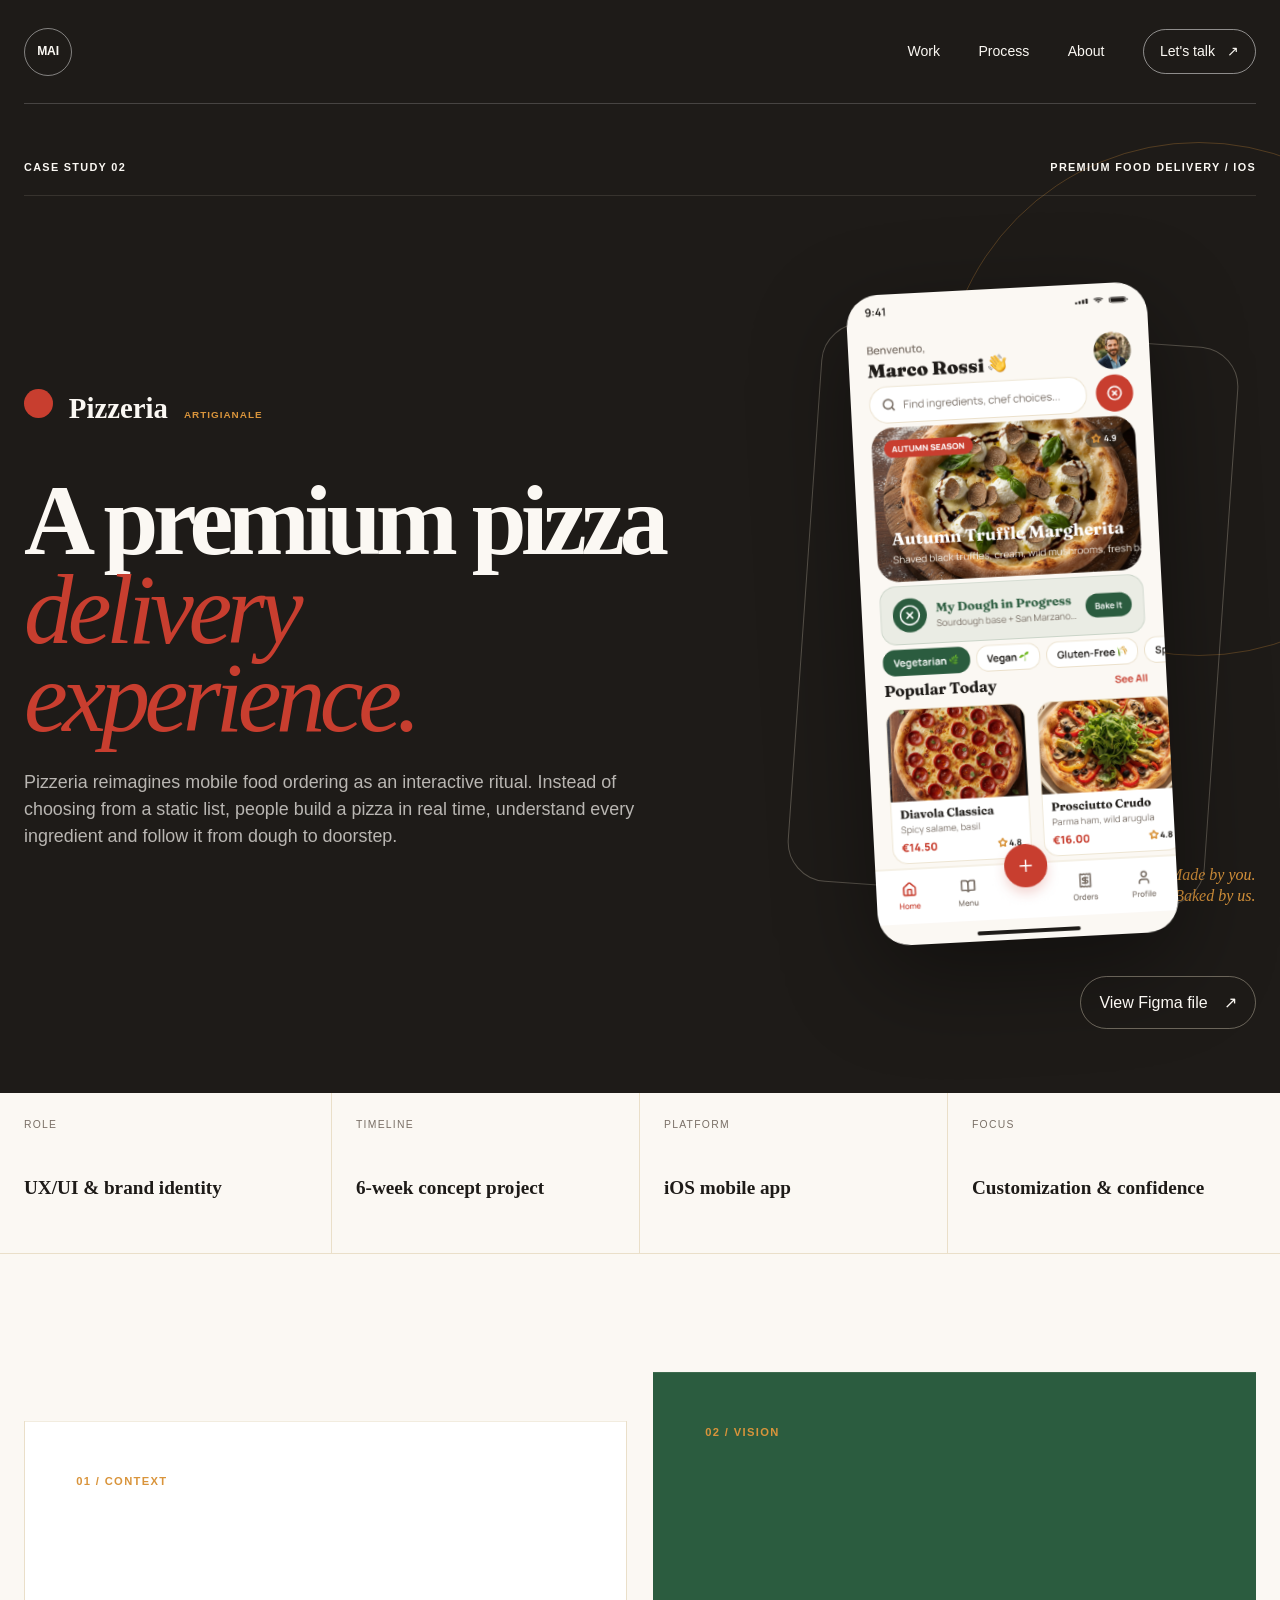
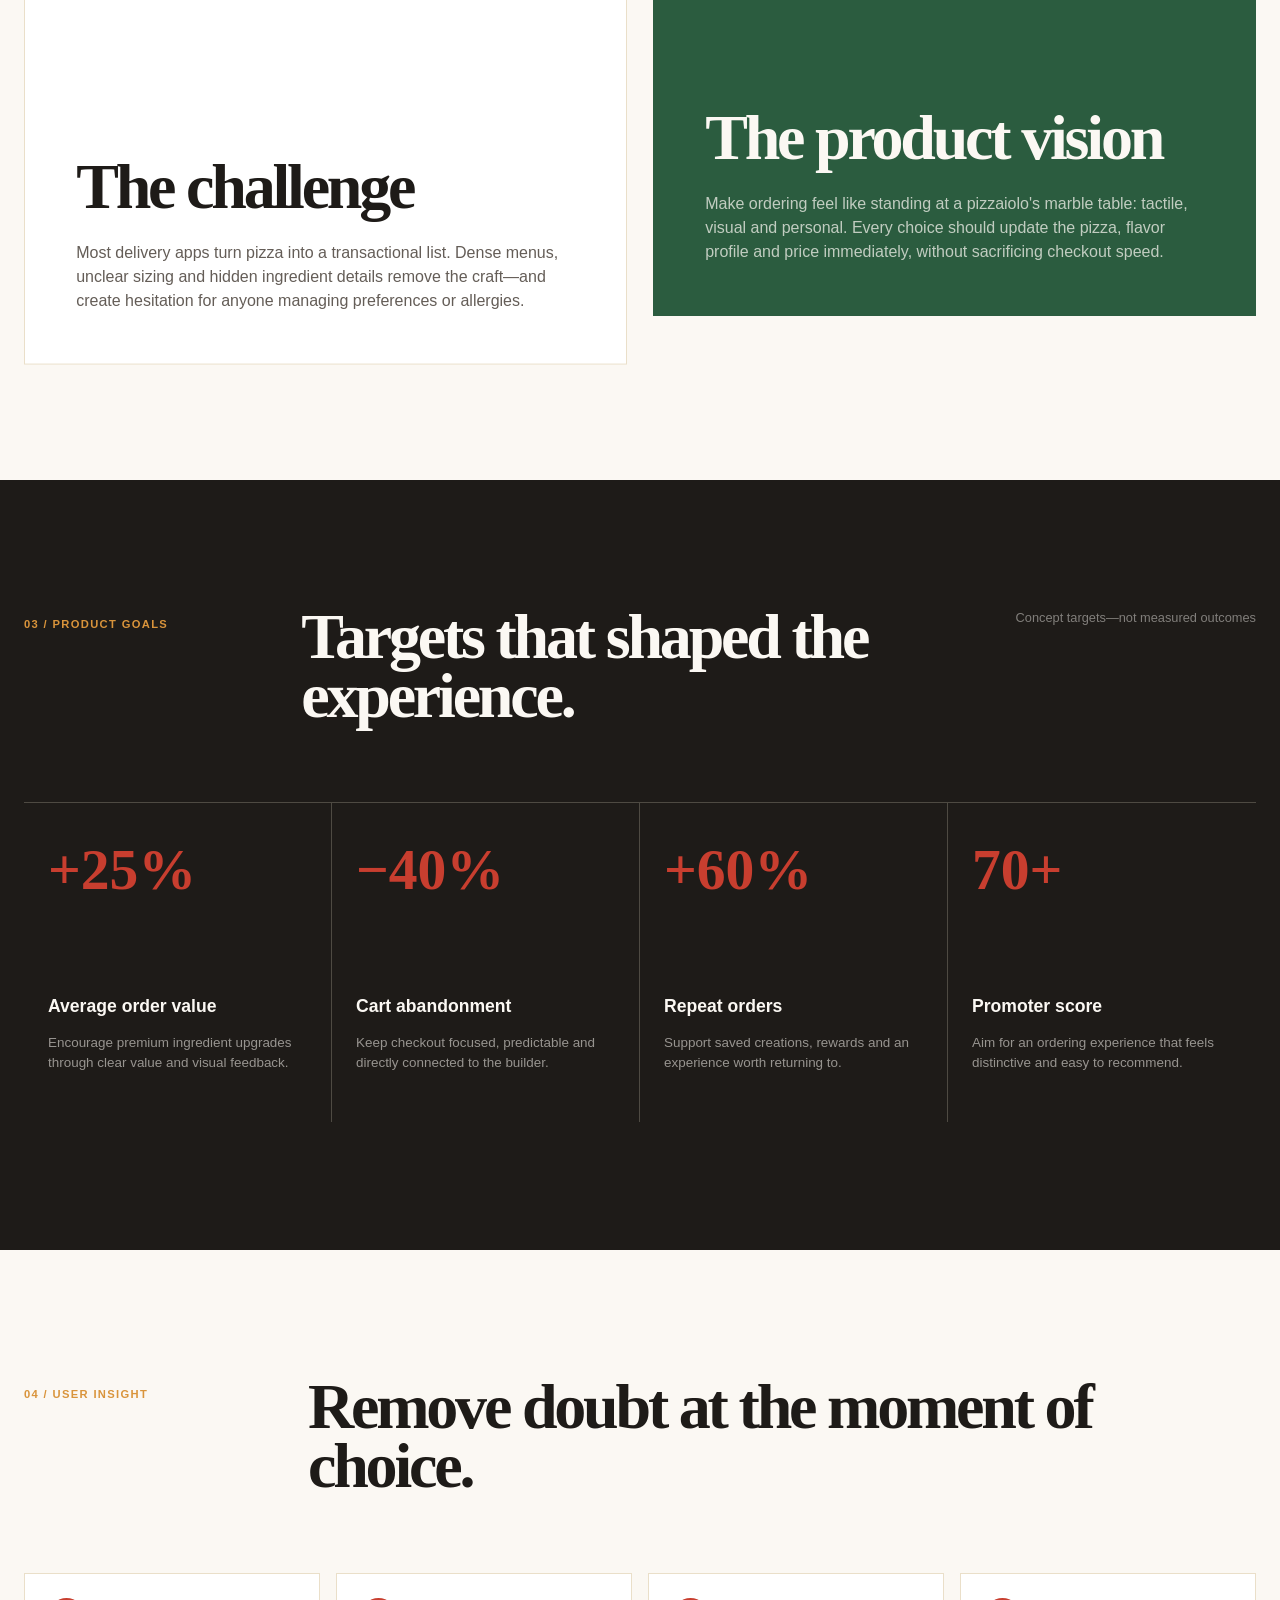
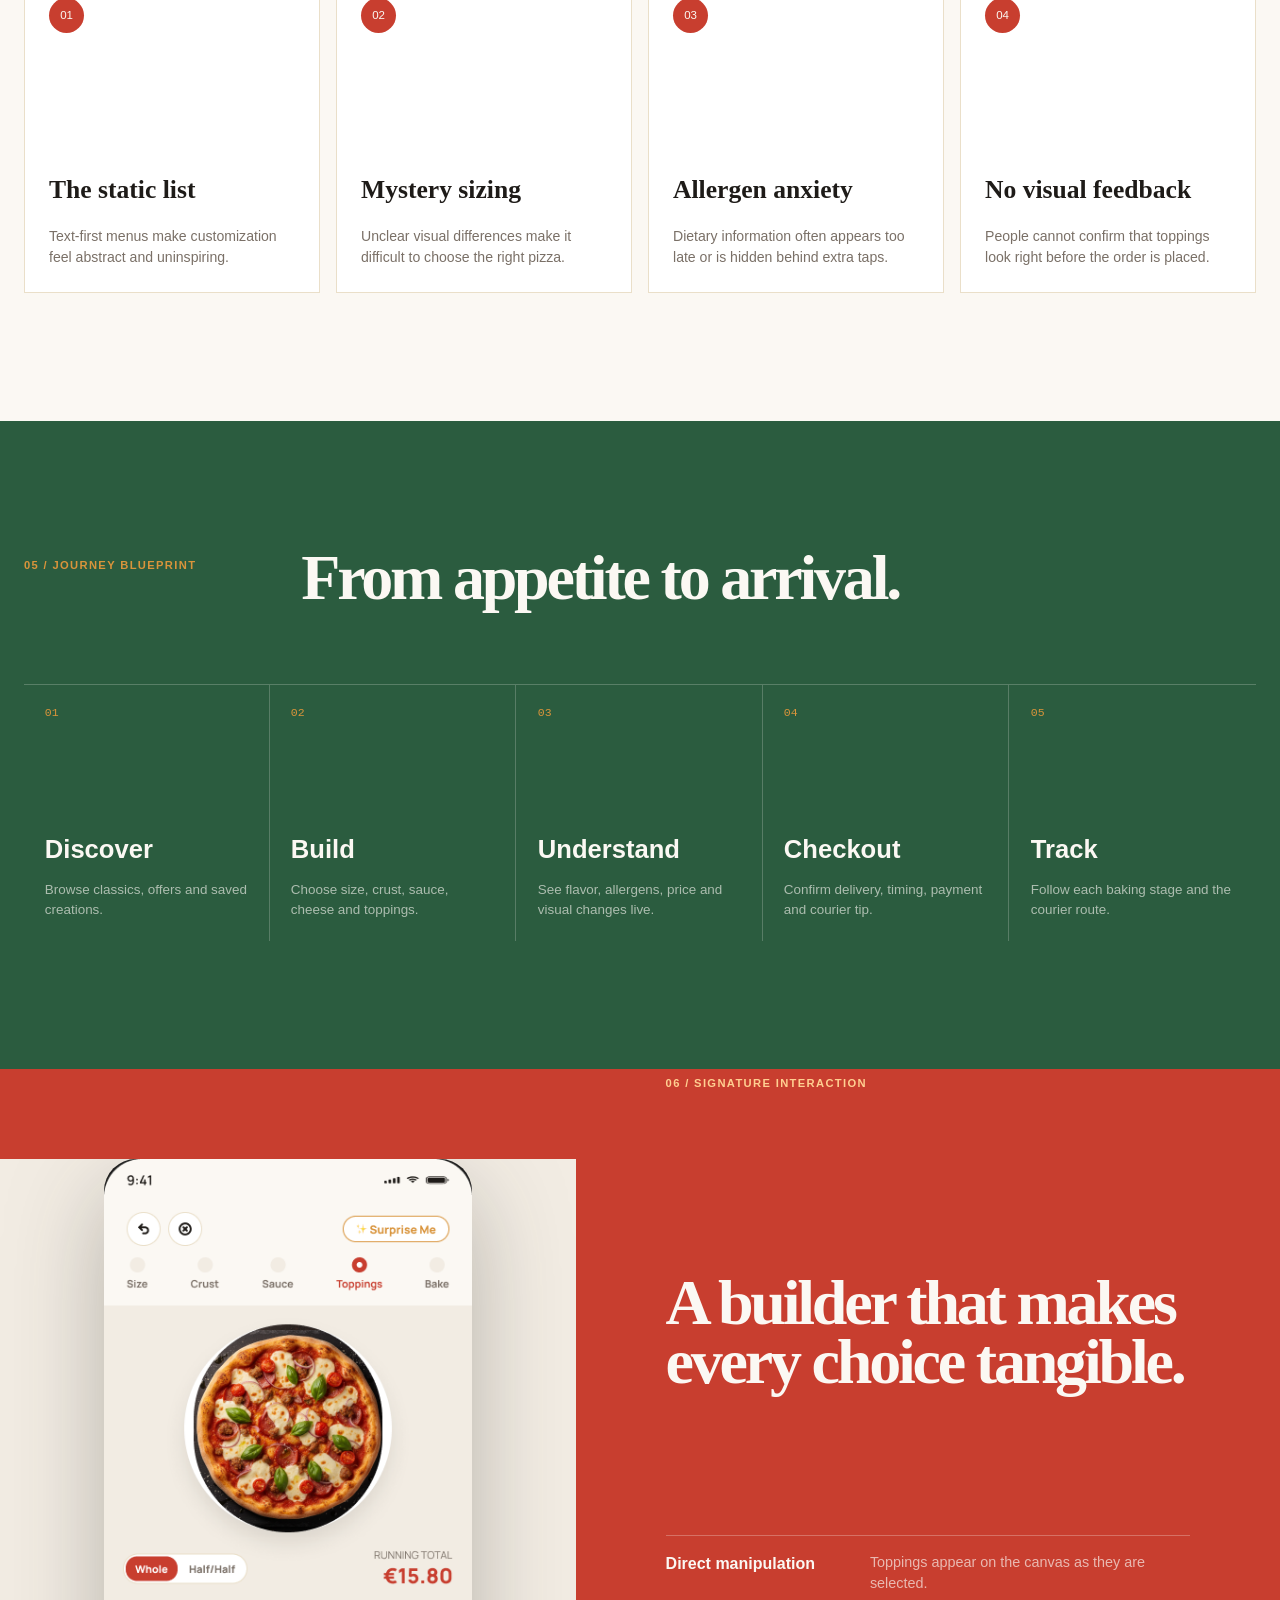
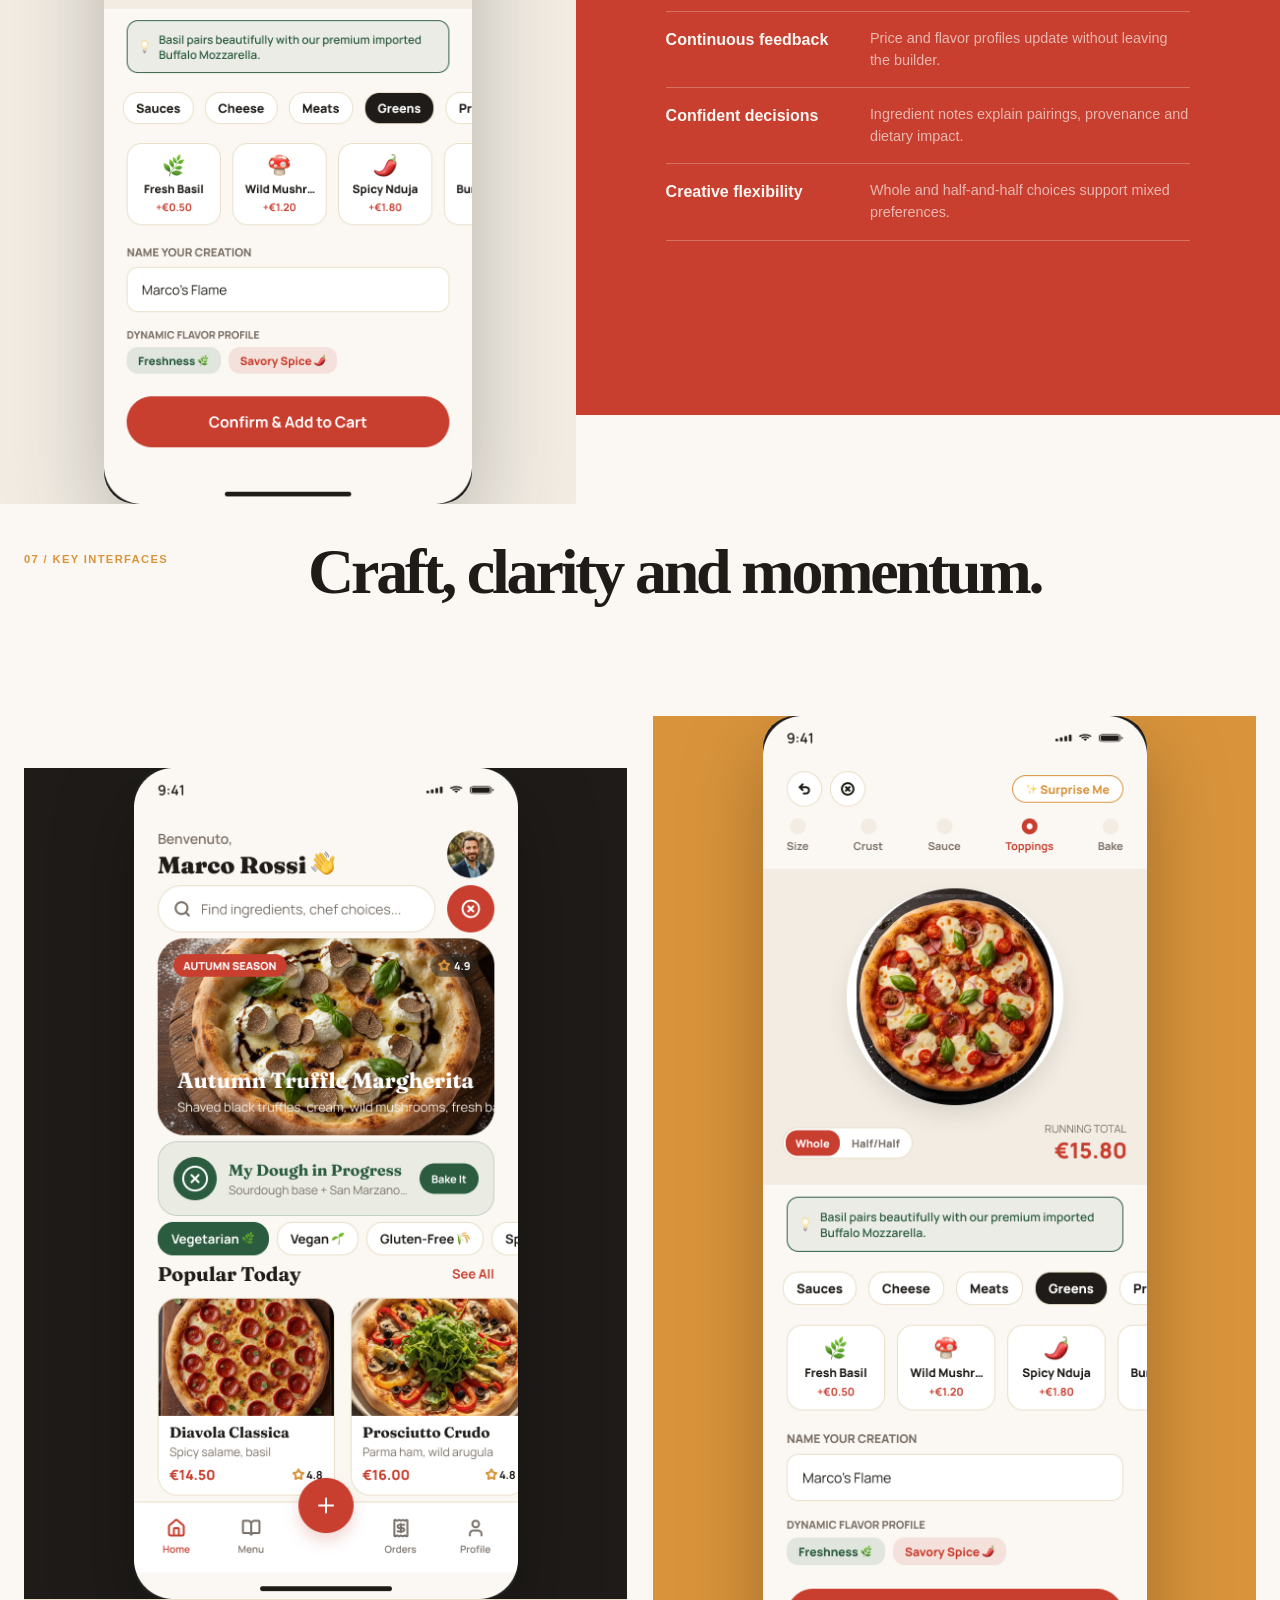
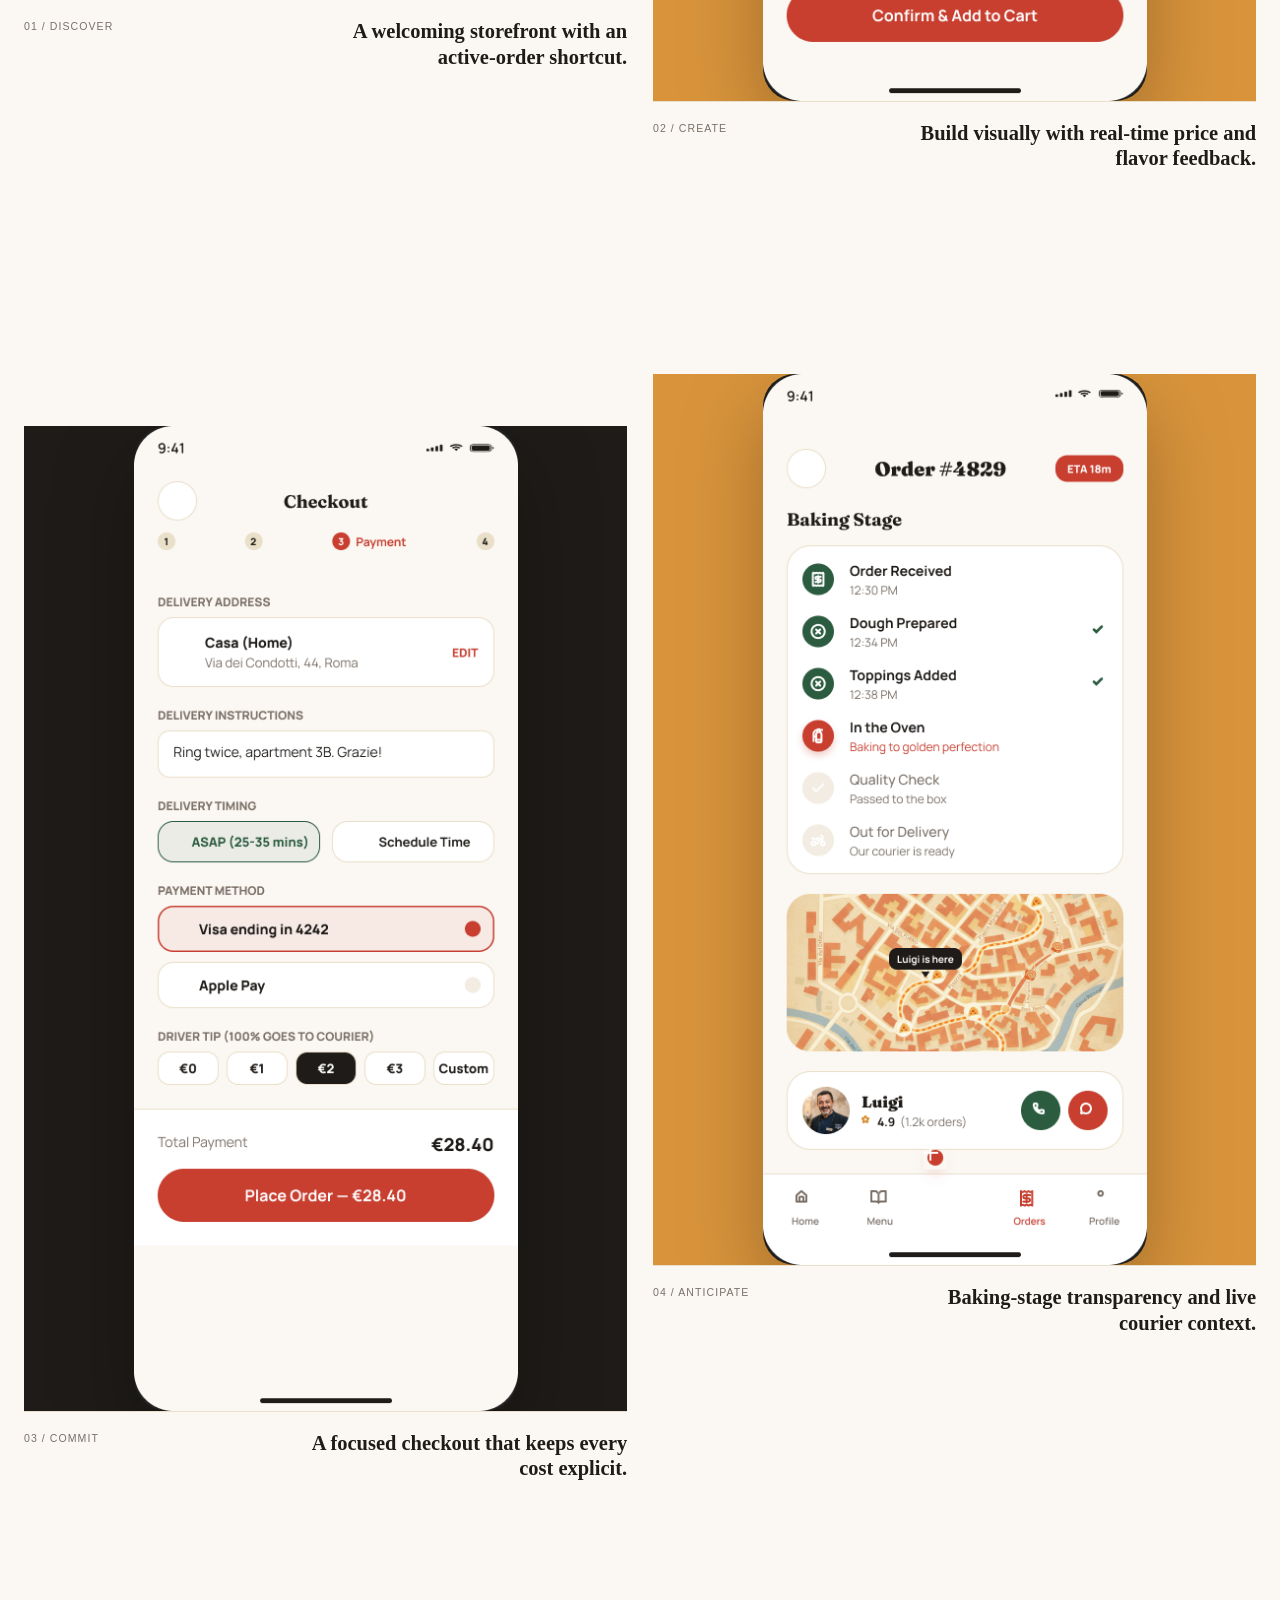
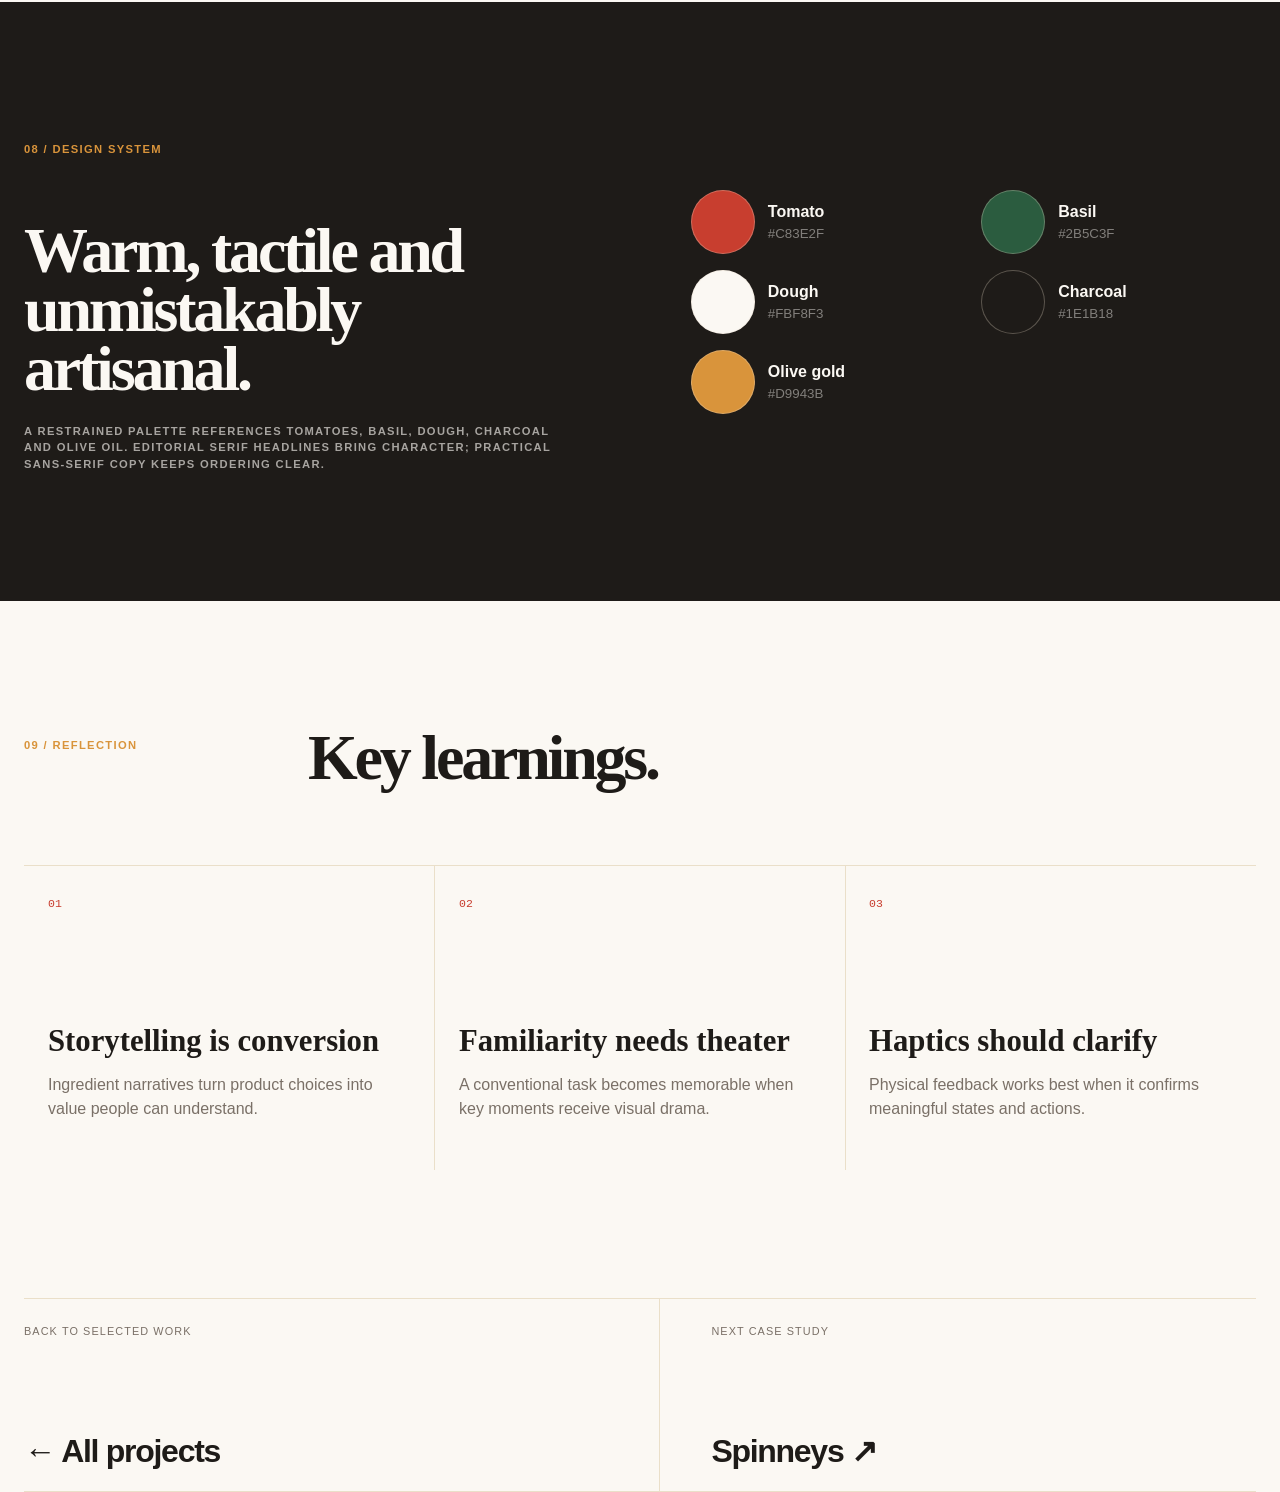
==== commit 362dab54: "Add Spinneys redesign case study" ====
--- a/pizzeria.html
+++ b/pizzeria.html
@@ -9,7 +9,7 @@
     />
     <meta name="theme-color" content="#1e1b18" />
     <title>Pizzeria Case Study — Muhammad Asad Iqbal</title>
-    <link rel="stylesheet" href="styles.css?v=20260918-4" />
+    <link rel="stylesheet" href="styles.css?v=20260921-5" />
     <link rel="icon" type="image/svg+xml" href="favicon.svg" />
   </head>
   <body class="case-study-page pizzeria-page">
@@ -201,11 +201,11 @@
 
         <nav class="case-study-navigation reveal" aria-label="Case study navigation">
           <a href="index.html#work"><span>Back to selected work</span><strong>← All projects</strong></a>
-          <a href="nomadcut.html"><span>Previous case study</span><strong>NomadCut ↗</strong></a>
+          <a href="spinneys.html"><span>Next case study</span><strong>Spinneys ↗</strong></a>
         </nav>
       </section>
     </main>
 
-    <script src="script.js?v=20260918-4"></script>
+    <script src="script.js?v=20260921-5"></script>
   </body>
 </html>
--- a/styles.css
+++ b/styles.css
@@ -361,6 +361,48 @@
 .project-case-link i { font-style: normal; font-size: 1rem; }
 .project-feature:hover .project-case-link { color: var(--paper); background: var(--ink); transform: translateY(-2px); }
 .project-feature { display: block; }
+
+.project-card--spinneys { grid-column: 1 / -1; margin-top: clamp(3.5rem, 8vw, 8rem); }
+.spinneys-stage {
+  position: relative;
+  isolation: isolate;
+  height: clamp(28rem, 52vw, 47rem);
+  overflow: hidden;
+  background: #ffd500;
+}
+.spinneys-stage::before {
+  content: "";
+  position: absolute;
+  inset: 9%;
+  border: 1px solid rgba(17,17,17,.25);
+  border-radius: 999px;
+  transform: rotate(-8deg);
+}
+.spinneys-stage__brand {
+  position: absolute;
+  z-index: 3;
+  top: clamp(1rem, 3vw, 3rem);
+  left: clamp(1rem, 3vw, 3rem);
+  width: clamp(10rem, 24vw, 22rem);
+  padding: clamp(1.25rem, 2.5vw, 2.5rem);
+  color: white;
+  background: #111;
+}
+.spinneys-stage__brand img { display: block; width: 100%; height: auto; }
+.spinneys-stage__brand span { display: block; margin-top: 1.2rem; padding-top: 1rem; border-top: 1px solid rgba(255,255,255,.25); text-transform: uppercase; letter-spacing: .12em; font-size: .62rem; }
+.spinneys-stage__screen {
+  position: absolute;
+  overflow: hidden;
+  border: clamp(.28rem, .6vw, .55rem) solid #111;
+  border-radius: clamp(.8rem, 1.4vw, 1.35rem);
+  box-shadow: 0 2rem 4.5rem rgba(17,17,17,.28);
+  transition: transform 700ms cubic-bezier(.2,.8,.2,1);
+}
+.spinneys-stage__screen img { display: block; width: 100%; height: 100%; object-fit: cover; object-position: top; }
+.spinneys-stage__screen--home { z-index: 1; right: 6%; top: 11%; width: 68%; height: 72%; transform: rotate(2deg); }
+.spinneys-stage__screen--cart { z-index: 2; right: 1%; bottom: -7%; width: 38%; height: 58%; transform: rotate(-3deg); }
+.project-feature:hover .spinneys-stage__screen--home { transform: translate3d(-.3rem,-.7rem,0) rotate(.6deg); }
+.project-feature:hover .spinneys-stage__screen--cart { transform: translate3d(.35rem,-1rem,0) rotate(-1.5deg); }
 
 .project-visual--nomadcut {
   position: relative;
@@ -635,6 +677,172 @@
 .pizzeria-page .case-study-navigation a + a { border-color: var(--pizza-line); }
 .pizzeria-page .case-study-navigation span { color: #7a7067; }
 .pizzeria-page .case-study-navigation a:hover strong { color: var(--pizza-red); }
+
+/* Spinneys redesign case study */
+.spinneys-page {
+  --spin-black: #111111;
+  --spin-yellow: #ffd500;
+  --spin-white: #ffffff;
+  --spin-paper: #f4f4f1;
+  --spin-muted: #777771;
+  --spin-line: rgba(17,17,17,.18);
+  color: var(--spin-black);
+  background: var(--spin-paper);
+}
+.spinneys-page .scroll-progress { background: var(--spin-yellow); }
+.spinneys-page .site-header { color: var(--spin-white); }
+.spinneys-page .monogram, .spinneys-page .nav-cta { border-color: rgba(255,255,255,.55); }
+.spinneys-case { overflow: hidden; background: var(--spin-paper); }
+.spinneys-hero {
+  position: relative;
+  min-height: 100svh;
+  padding: 9rem max(1.5rem, calc((100vw - var(--max-width)) / 2)) 4rem;
+  color: var(--spin-white);
+  background: var(--spin-black);
+  overflow: hidden;
+}
+.spinneys-hero::before {
+  content: "";
+  position: absolute;
+  top: 12%;
+  right: -15%;
+  width: min(66vw, 72rem);
+  aspect-ratio: 1;
+  border: 1px solid rgba(255,213,0,.3);
+  border-radius: 50%;
+  box-shadow: 0 0 0 7rem rgba(255,213,0,.025), 0 0 0 14rem rgba(255,213,0,.018);
+}
+.spinneys-kicker { position: relative; z-index: 1; display: flex; justify-content: space-between; gap: 1rem; padding-bottom: 1.1rem; border-bottom: 1px solid rgba(255,255,255,.22); text-transform: uppercase; letter-spacing: .12em; font-size: .67rem; font-weight: 700; }
+.spinneys-hero-grid { position: relative; z-index: 1; display: grid; grid-template-columns: .86fr 1.14fr; gap: clamp(2.5rem, 6vw, 7rem); align-items: center; padding-top: clamp(3.5rem, 7vw, 7rem); }
+.spinneys-logo { display: block; width: min(12rem, 45%); height: auto; margin-bottom: 2.2rem; }
+.spinneys-hero h1 { margin: 0; max-width: 9.5em; font-size: clamp(4rem, 6.9vw, 7.4rem); line-height: .9; letter-spacing: -.065em; font-weight: 650; }
+.spinneys-hero h1 em { color: var(--spin-yellow); font-family: Georgia, "Times New Roman", serif; font-weight: 400; }
+.spinneys-lede { max-width: 40rem; margin: 2rem 0 0; color: rgba(255,255,255,.66); font-size: clamp(1rem, 1.3vw, 1.2rem); }
+.spinneys-prototype-link { display: inline-flex; align-items: center; gap: 1rem; margin-top: 2.2rem; padding: .85rem 1.15rem; color: var(--spin-black); background: var(--spin-yellow); border-radius: 999px; font-size: .82rem; font-weight: 700; transition: transform 180ms ease, background 180ms ease; }
+.spinneys-prototype-link:hover { opacity: 1; background: var(--spin-white); transform: translateY(-2px); }
+.spinneys-hero-screen { position: relative; margin: 0; overflow: hidden; border: .45rem solid #272727; border-radius: 1.25rem; background: var(--spin-white); box-shadow: 0 2.5rem 6rem rgba(0,0,0,.45); transform: rotate(1.5deg); }
+.spinneys-hero-screen > img { display: block; width: 100%; height: auto; }
+.spinneys-browser-bar { height: 2rem; display: flex; align-items: center; gap: .36rem; padding: 0 .8rem; color: #aaa; background: #242424; font-size: .58rem; }
+.spinneys-browser-bar i { width: .48rem; height: .48rem; border-radius: 50%; background: #5b5b5b; }
+.spinneys-browser-bar span { margin-left: auto; margin-right: auto; }
+
+.spinneys-facts { display: grid; grid-template-columns: repeat(4,1fr); padding: 0 max(1.5rem, calc((100vw - var(--max-width)) / 2)); background: var(--spin-white); border-bottom: 1px solid var(--spin-line); }
+.spinneys-facts div { min-height: 10rem; padding: 1.5rem; border-right: 1px solid var(--spin-line); }
+.spinneys-facts div:first-child { padding-left: 0; }
+.spinneys-facts div:last-child { border-right: 0; }
+.spinneys-facts span { display: block; margin-bottom: 2.5rem; color: var(--spin-muted); text-transform: uppercase; letter-spacing: .12em; font-size: .64rem; }
+.spinneys-facts strong { display: block; max-width: 16rem; font-size: clamp(1.05rem, 1.45vw, 1.35rem); line-height: 1.25; }
+.spinneys-audit, .spinneys-priorities, .spinneys-interface-gallery, .spinneys-system, .spinneys-accessibility, .spinneys-validation { padding: clamp(6rem, 10vw, 10rem) max(1.5rem, calc((100vw - var(--max-width)) / 2)); }
+.spinneys-section-heading { display: grid; grid-template-columns: .36fr 1fr .48fr; gap: clamp(1.5rem, 4vw, 4rem); align-items: start; margin-bottom: clamp(3.5rem, 7vw, 7rem); }
+.spinneys-section-heading > p, .spinneys-onboarding-copy > p:first-child, .spinneys-cart-heading > p:first-child, .spinneys-system-copy > p:first-child, .spinneys-validation-copy > p { margin: .45rem 0 0; text-transform: uppercase; letter-spacing: .12em; font-size: .67rem; font-weight: 750; }
+.spinneys-section-heading h2, .spinneys-onboarding h2, .spinneys-cart-heading h2, .spinneys-system h2, .spinneys-validation h2 { margin: 0; font-size: clamp(2.8rem, 5.4vw, 6rem); line-height: .92; letter-spacing: -.06em; }
+.spinneys-section-heading > span { color: var(--spin-muted); font-size: .8rem; }
+
+.spinneys-audit { background: var(--spin-paper); }
+.spinneys-score-grid { display: grid; grid-template-columns: repeat(4,1fr); border-top: 1px solid var(--spin-line); }
+.spinneys-score-grid article { min-height: 24rem; display: flex; flex-direction: column; padding: 1.5rem; border-right: 1px solid var(--spin-line); background: var(--spin-white); }
+.spinneys-score-grid article:last-child { border-right: 0; }
+.spinneys-score-grid strong { font-size: clamp(3.4rem, 5vw, 5.5rem); line-height: 1; letter-spacing: -.07em; }
+.spinneys-score-grid small { color: var(--spin-muted); font-size: .22em; letter-spacing: 0; }
+.spinneys-score-grid h3 { margin: auto 0 .75rem; font-size: 1.1rem; }
+.spinneys-score-grid p { margin: 0; color: var(--spin-muted); font-size: .85rem; }
+.spinneys-score-grid .spinneys-score-card--risk { color: var(--spin-black); background: var(--spin-yellow); }
+.spinneys-score-grid .spinneys-score-card--risk p, .spinneys-score-grid .spinneys-score-card--risk small { color: rgba(17,17,17,.66); }
+
+.spinneys-priorities { color: var(--spin-white); background: var(--spin-black); }
+.spinneys-priorities .spinneys-section-heading > p { color: var(--spin-yellow); }
+.spinneys-priority-grid { display: grid; grid-template-columns: repeat(2,1fr); }
+.spinneys-priority-grid article { min-height: 24rem; padding: 2rem; border-top: 1px solid rgba(255,255,255,.22); border-right: 1px solid rgba(255,255,255,.22); }
+.spinneys-priority-grid article:nth-child(2n) { border-right: 0; }
+.spinneys-priority-grid article:nth-child(n+3) { border-bottom: 1px solid rgba(255,255,255,.22); }
+.spinneys-priority-grid span { color: var(--spin-yellow); text-transform: uppercase; letter-spacing: .11em; font-size: .65rem; }
+.spinneys-priority-grid h3 { max-width: 12em; margin: 7rem 0 1rem; font-size: clamp(1.6rem, 2.7vw, 3rem); line-height: 1; letter-spacing: -.04em; }
+.spinneys-priority-grid p { max-width: 36rem; margin: 0; color: rgba(255,255,255,.58); }
+
+.spinneys-onboarding { display: grid; grid-template-columns: .8fr 1.2fr; min-height: 55rem; background: var(--spin-yellow); }
+.spinneys-onboarding-copy { padding: clamp(4rem, 8vw, 9rem) clamp(1.5rem, 6vw, 7rem) clamp(4rem, 8vw, 9rem) max(1.5rem, calc((100vw - var(--max-width)) / 2)); }
+.spinneys-onboarding-copy > p:first-child { color: rgba(17,17,17,.6); }
+.spinneys-onboarding h2 { margin: 4rem 0 2rem; }
+.spinneys-onboarding-copy > p:not(:first-child) { max-width: 38rem; }
+.spinneys-onboarding ul { margin: 3rem 0 0; padding: 0; list-style: none; border-top: 1px solid rgba(17,17,17,.3); }
+.spinneys-onboarding li { padding: 1rem 0; border-bottom: 1px solid rgba(17,17,17,.3); font-size: .88rem; }
+.spinneys-onboarding-visual { min-width: 0; margin: 0; display: grid; place-items: center; padding: clamp(2rem, 4vw, 5rem); overflow: hidden; background: var(--spin-black); }
+.spinneys-onboarding-visual img { display: block; width: 118%; max-width: none; height: auto; border: .45rem solid #292929; border-radius: 1.3rem; box-shadow: 0 2rem 4rem rgba(0,0,0,.4); transform: rotate(-2deg); }
+
+.spinneys-journey { padding: clamp(6rem, 10vw, 10rem) max(1.5rem, calc((100vw - var(--max-width)) / 2)); background: var(--spin-white); }
+.spinneys-journey .spinneys-section-heading { grid-template-columns: .36fr 1.64fr; }
+.spinneys-journey ol { display: grid; grid-template-columns: repeat(5,1fr); margin: 0; padding: 0; list-style: none; border-top: 1px solid var(--spin-line); }
+.spinneys-journey li { min-height: 18rem; display: flex; flex-direction: column; padding: 1.25rem; border-right: 1px solid var(--spin-line); }
+.spinneys-journey li:last-child { border-right: 0; background: var(--spin-yellow); }
+.spinneys-journey li span { color: var(--spin-muted); font-family: "Courier New", monospace; font-size: .72rem; }
+.spinneys-journey li strong { margin-top: auto; font-size: clamp(1.3rem, 2vw, 2rem); }
+.spinneys-journey li p { margin: .7rem 0 0; color: var(--spin-muted); font-size: .82rem; }
+.spinneys-journey li:last-child p, .spinneys-journey li:last-child span { color: rgba(17,17,17,.62); }
+
+.spinneys-interface-gallery { background: var(--spin-paper); }
+.spinneys-interface-gallery .spinneys-section-heading { grid-template-columns: .36fr 1.64fr; }
+.spinneys-interface-grid { display: grid; grid-template-columns: repeat(12,1fr); gap: clamp(1rem, 2.5vw, 2.5rem); }
+.spinneys-interface { grid-column: span 6; margin: 0; }
+.spinneys-interface--home { grid-column: span 12; }
+.spinneys-interface:nth-child(3) { margin-top: 7rem; }
+.spinneys-interface > div { min-height: clamp(27rem, 43vw, 44rem); display: grid; place-items: center; padding: clamp(1rem, 3vw, 3rem); overflow: hidden; background: var(--spin-black); }
+.spinneys-interface--home > div { min-height: clamp(30rem, 54vw, 53rem); background: var(--spin-yellow); }
+.spinneys-interface img { display: block; width: 96%; height: auto; border: .35rem solid #222; border-radius: 1rem; box-shadow: 0 2rem 4rem rgba(0,0,0,.28); transition: transform 700ms cubic-bezier(.2,.8,.2,1); }
+.spinneys-interface:hover img { transform: translateY(-.7rem); }
+.spinneys-interface figcaption { display: flex; justify-content: space-between; gap: 2rem; padding: 1.2rem 0 3rem; border-top: 1px solid var(--spin-line); }
+.spinneys-interface figcaption span { color: var(--spin-muted); text-transform: uppercase; letter-spacing: .11em; font-size: .65rem; }
+.spinneys-interface figcaption strong { max-width: 35rem; text-align: right; font-size: clamp(1rem, 1.5vw, 1.35rem); line-height: 1.3; }
+
+.spinneys-cart-story { display: grid; grid-template-columns: .82fr 1.18fr; color: var(--spin-white); background: var(--spin-black); }
+.spinneys-cart-heading { padding: clamp(5rem, 9vw, 10rem) clamp(2rem, 7vw, 8rem) clamp(3rem, 5vw, 5rem) max(1.5rem, calc((100vw - var(--max-width)) / 2)); }
+.spinneys-cart-heading > p:first-child { color: var(--spin-yellow); }
+.spinneys-cart-heading h2 { margin: 4rem 0 2rem; }
+.spinneys-cart-heading > p:last-child { max-width: 35rem; color: rgba(255,255,255,.62); }
+.spinneys-cart-screen { min-width: 0; margin: 0; display: grid; place-items: center; padding: clamp(2rem, 4vw, 5rem); overflow: hidden; background: var(--spin-yellow); }
+.spinneys-cart-screen img { display: block; width: 112%; max-width: none; height: auto; border: .45rem solid #262626; border-radius: 1.25rem; box-shadow: 0 2rem 4rem rgba(17,17,17,.28); transform: rotate(1.5deg); }
+.spinneys-cart-decisions { grid-column: 1 / -1; display: grid; grid-template-columns: repeat(4,1fr); padding: 0 max(1.5rem, calc((100vw - var(--max-width)) / 2)) clamp(6rem, 10vw, 10rem); }
+.spinneys-cart-decisions article { min-height: 19rem; padding: 1.5rem; border-top: 1px solid rgba(255,255,255,.22); border-right: 1px solid rgba(255,255,255,.22); }
+.spinneys-cart-decisions article:last-child { border-right: 0; }
+.spinneys-cart-decisions span { color: var(--spin-yellow); font-family: "Courier New", monospace; font-size: .72rem; }
+.spinneys-cart-decisions h3 { margin: 5rem 0 1rem; font-size: 1.2rem; }
+.spinneys-cart-decisions p { margin: 0; color: rgba(255,255,255,.55); font-size: .84rem; }
+
+.spinneys-system { display: grid; grid-template-columns: .8fr 1.2fr; gap: clamp(3rem, 8vw, 9rem); background: var(--spin-paper); }
+.spinneys-system-copy > p:first-child { color: var(--spin-muted); }
+.spinneys-system h2 { margin: 4rem 0 2rem; }
+.spinneys-system-copy > p:last-child { max-width: 36rem; color: var(--spin-muted); }
+.spinneys-system-board { align-self: center; padding: clamp(2rem, 5vw, 5rem); color: var(--spin-white); background: var(--spin-black); }
+.spinneys-swatches { display: grid; grid-template-columns: repeat(2,1fr); gap: 2rem; }
+.spinneys-swatches span { display: grid; grid-template-columns: 4.3rem 1fr; grid-template-rows: auto auto; gap: 0 .8rem; align-items: center; }
+.spinneys-swatches i { grid-row: 1 / span 2; width: 4.3rem; aspect-ratio: 1; border: 1px solid rgba(255,255,255,.35); border-radius: 50%; background: var(--swatch); }
+.spinneys-swatches b { align-self: end; font-size: .85rem; }
+.spinneys-swatches small { align-self: start; color: rgba(255,255,255,.46); }
+.spinneys-state-demo { display: grid; gap: .8rem; margin-top: 4rem; padding-top: 2rem; border-top: 1px solid rgba(255,255,255,.22); }
+.spinneys-state-demo button { min-height: 3rem; padding: .7rem 1rem; color: var(--spin-white); background: transparent; border: 1px solid rgba(255,255,255,.4); font: inherit; font-size: .8rem; font-weight: 700; text-align: left; }
+.spinneys-state-demo .is-selected { color: var(--spin-black); background: var(--spin-yellow); border-color: var(--spin-yellow); }
+.spinneys-state-demo button:disabled { color: rgba(255,255,255,.36); border-color: rgba(255,255,255,.18); }
+
+.spinneys-accessibility { background: var(--spin-yellow); }
+.spinneys-accessibility .spinneys-section-heading { grid-template-columns: .36fr 1.64fr; }
+.spinneys-accessibility-grid { display: grid; grid-template-columns: repeat(4,1fr); border-top: 1px solid rgba(17,17,17,.3); }
+.spinneys-accessibility-grid article { min-height: 20rem; padding: 1.5rem; border-right: 1px solid rgba(17,17,17,.3); }
+.spinneys-accessibility-grid article:last-child { border-right: 0; }
+.spinneys-accessibility-grid span { font-family: "Courier New", monospace; font-size: .72rem; }
+.spinneys-accessibility-grid h3 { margin: 7rem 0 1rem; font-size: 1.2rem; }
+.spinneys-accessibility-grid p { margin: 0; color: rgba(17,17,17,.64); font-size: .84rem; }
+.spinneys-accessibility-note { max-width: 50rem; margin: 4rem 0 0 auto; padding-top: 1.5rem; border-top: 1px solid rgba(17,17,17,.3); font-size: .82rem; }
+
+.spinneys-validation { display: grid; grid-template-columns: .72fr 1.28fr; gap: clamp(3rem, 8vw, 9rem); color: var(--spin-white); background: var(--spin-black); }
+.spinneys-validation-copy > p { color: var(--spin-yellow); }
+.spinneys-validation h2 { margin-top: 4rem; }
+.spinneys-validation-grid { border-top: 1px solid rgba(255,255,255,.25); }
+.spinneys-validation-grid article { display: grid; grid-template-columns: 4rem 1fr; gap: 1rem; padding: 1.25rem 0; border-bottom: 1px solid rgba(255,255,255,.25); }
+.spinneys-validation-grid strong { color: var(--spin-yellow); font-family: "Courier New", monospace; font-size: .72rem; }
+.spinneys-validation-grid span { font-size: clamp(1rem, 1.5vw, 1.3rem); }
+.spinneys-page .case-study-navigation { margin: 0 max(1.5rem, calc((100vw - var(--max-width)) / 2)); color: var(--spin-black); border-color: var(--spin-line); }
+.spinneys-page .case-study-navigation a + a { border-color: var(--spin-line); }
+.spinneys-page .case-study-navigation span { color: var(--spin-muted); }
+.spinneys-page .case-study-navigation a:hover strong { color: #a78c00; }
 
 .kinetic-section {
   padding: clamp(4rem, 7vw, 7rem) 0;
@@ -1015,6 +1223,7 @@
   .section-heading .eyebrow { margin-bottom: 2rem; }
   .project-grid { grid-template-columns: 1fr; }
   .project-card--secondary { margin-top: 3rem; }
+  .project-card--spinneys { margin-top: 3rem; }
   .project-visual { height: 25rem; }
   .project-copy { align-items: flex-start; flex-direction: column; }
   .project-case-link { margin-top: .5rem; }
@@ -1105,6 +1314,66 @@
   .pizzeria-learnings article { min-height: 15rem; padding: 1.5rem 0; border-right: 0; border-bottom: 1px solid var(--pizza-line); }
   .pizzeria-learnings article h3 { margin-top: 4rem; }
   .pizzeria-page .case-study-navigation { margin-inline: 1rem; }
+  .spinneys-stage { height: 27rem; }
+  .spinneys-stage__brand { width: 10.5rem; }
+  .spinneys-stage__screen--home { top: 25%; right: -10%; width: 88%; height: 60%; }
+  .spinneys-stage__screen--cart { right: -8%; bottom: -4%; width: 53%; height: 48%; }
+  .spinneys-hero { min-height: auto; padding: 7.5rem 1rem 4rem; }
+  .spinneys-kicker { display: block; }
+  .spinneys-kicker span { display: block; }
+  .spinneys-kicker span + span { margin-top: .55rem; color: rgba(255,255,255,.5); }
+  .spinneys-hero-grid { display: block; padding-top: 3.5rem; }
+  .spinneys-logo { width: 10rem; }
+  .spinneys-hero h1 { font-size: clamp(3.7rem, 16vw, 5.5rem); }
+  .spinneys-hero-screen { margin-top: 4rem; transform: rotate(.5deg); }
+  .spinneys-facts { grid-template-columns: repeat(2,1fr); padding-inline: 1rem; }
+  .spinneys-facts div { min-height: 8rem; padding: 1rem; border-bottom: 1px solid var(--spin-line); }
+  .spinneys-facts div:nth-child(2n) { border-right: 0; }
+  .spinneys-facts div:first-child { padding-left: 1rem; }
+  .spinneys-facts div:nth-last-child(-n+2) { border-bottom: 0; }
+  .spinneys-facts span { margin-bottom: 1.5rem; }
+  .spinneys-audit, .spinneys-priorities, .spinneys-interface-gallery, .spinneys-system, .spinneys-accessibility, .spinneys-validation { padding: 6rem 1rem; }
+  .spinneys-section-heading { display: block !important; }
+  .spinneys-section-heading > p { margin-bottom: 2rem; }
+  .spinneys-section-heading > span { display: block; margin-top: 1rem; }
+  .spinneys-score-grid { grid-template-columns: repeat(2,1fr); }
+  .spinneys-score-grid article { min-height: 18rem; border-bottom: 1px solid var(--spin-line); }
+  .spinneys-score-grid article:nth-child(2n) { border-right: 0; }
+  .spinneys-priority-grid { display: block; }
+  .spinneys-priority-grid article { min-height: 21rem; padding: 1.5rem 0; border-right: 0; }
+  .spinneys-priority-grid h3 { margin-top: 5rem; }
+  .spinneys-onboarding { display: block; min-height: auto; }
+  .spinneys-onboarding-copy { padding: 6rem 1rem; }
+  .spinneys-onboarding h2, .spinneys-cart-heading h2, .spinneys-system h2, .spinneys-validation h2 { margin-top: 3rem; }
+  .spinneys-onboarding-visual { min-height: 34rem; padding: 2rem 1rem; }
+  .spinneys-onboarding-visual img { width: 134%; }
+  .spinneys-journey { padding: 6rem 1rem; }
+  .spinneys-journey ol { display: block; }
+  .spinneys-journey li { min-height: 11rem; border-right: 0; border-bottom: 1px solid var(--spin-line); }
+  .spinneys-interface-grid { display: block; }
+  .spinneys-interface, .spinneys-interface:nth-child(3) { margin: 0 0 4rem; }
+  .spinneys-interface > div, .spinneys-interface--home > div { min-height: 26rem; padding: 1rem; }
+  .spinneys-interface img { width: 116%; max-width: none; }
+  .spinneys-interface figcaption { display: block; }
+  .spinneys-interface figcaption strong { display: block; margin-top: .7rem; text-align: left; }
+  .spinneys-cart-story { display: block; }
+  .spinneys-cart-heading { padding: 6rem 1rem 4rem; }
+  .spinneys-cart-screen { min-height: 34rem; padding: 2rem 1rem; }
+  .spinneys-cart-screen img { width: 135%; }
+  .spinneys-cart-decisions { display: block; padding: 0 1rem 6rem; }
+  .spinneys-cart-decisions article { min-height: 16rem; padding-inline: 0; border-right: 0; }
+  .spinneys-cart-decisions h3 { margin-top: 4rem; }
+  .spinneys-system { display: block; }
+  .spinneys-system-board { margin-top: 4rem; padding: 1.5rem; }
+  .spinneys-swatches { grid-template-columns: 1fr; }
+  .spinneys-accessibility-grid { grid-template-columns: repeat(2,1fr); }
+  .spinneys-accessibility-grid article { min-height: 18rem; }
+  .spinneys-accessibility-grid article:nth-child(2n) { border-right: 0; }
+  .spinneys-accessibility-grid article:nth-child(-n+2) { border-bottom: 1px solid rgba(17,17,17,.3); }
+  .spinneys-accessibility-grid h3 { margin-top: 5rem; }
+  .spinneys-validation { display: block; }
+  .spinneys-validation-grid { margin-top: 4rem; }
+  .spinneys-page .case-study-navigation { margin-inline: 1rem; }
   .about-grid { grid-template-columns: 1fr; margin-top: 3rem; }
   .kinetic-section { padding-block: 4rem; }
   .kinetic-track { font-size: clamp(3.2rem, 16vw, 5.6rem); }
